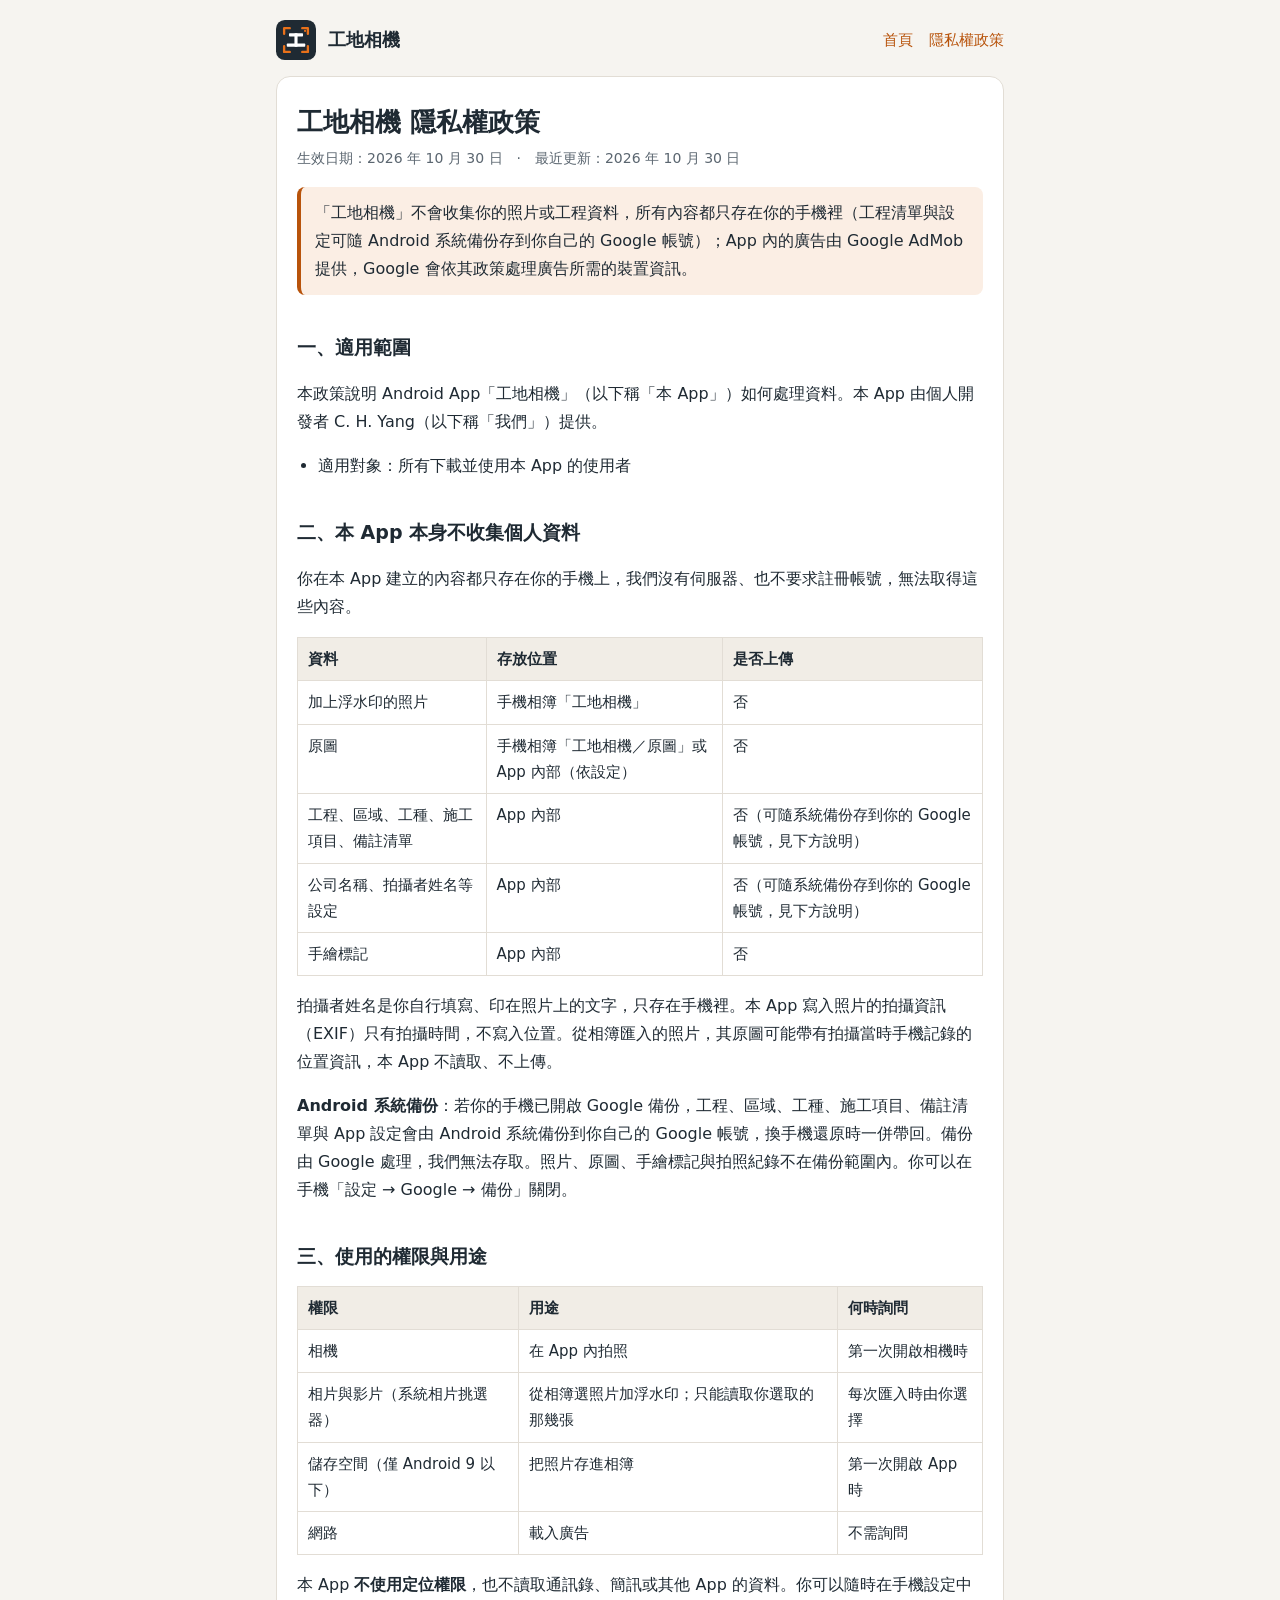
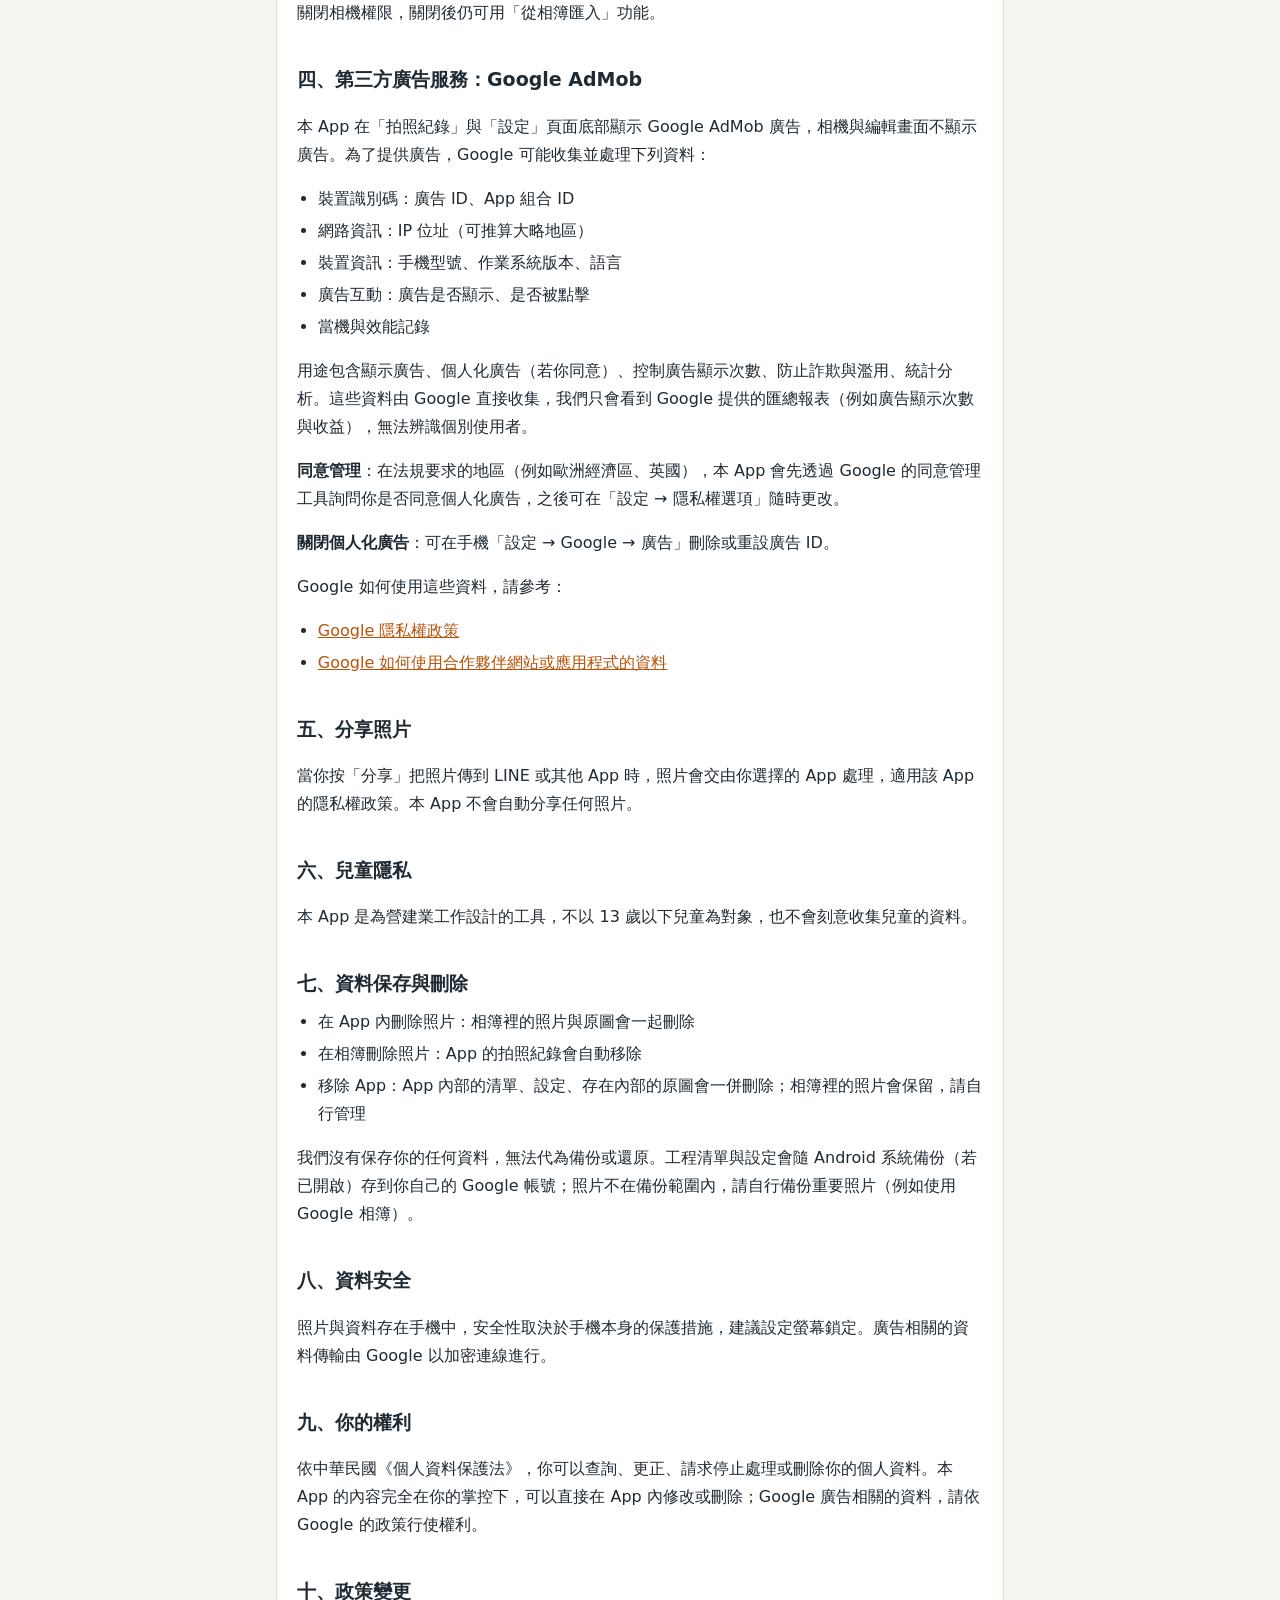
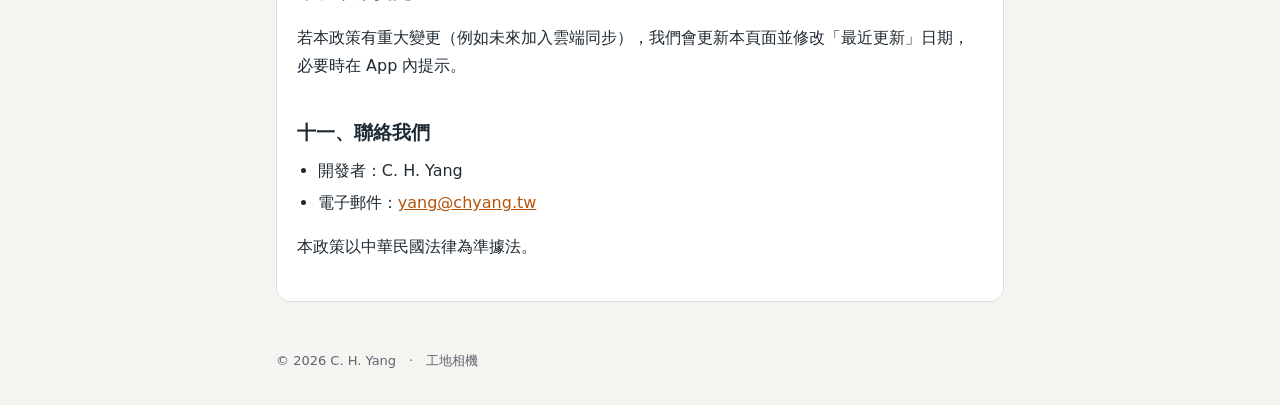
==== privacy.html @ 80dc75a8 "工地相機網站：首頁與隱私權政策 Co-Authored-By: Claude Opus 5.5 <noreply@anthropic.com> Claude-Session: https://clau" ====
<!doctype html>
<html lang="zh-Hant-TW">
<head>
<meta charset="utf-8">
<meta name="viewport" content="width=device-width, initial-scale=1">
<title>工地相機 隱私權政策</title>
<meta name="description" content="工地相機 Android App 的隱私權政策：照片與工程資料只存在你的手機，廣告由 Google AdMob 提供。">
<link rel="icon" href="icon.svg" type="image/svg+xml">
<link rel="stylesheet" href="style.css">
</head>
<body>
<header class="site">
  <img src="icon.svg" alt="">
  <a class="brand" href="./">工地相機</a>
  <nav><a href="./">首頁</a><a href="privacy.html">隱私權政策</a></nav>
</header>
<main>
<article class="card">
<h1>工地相機 隱私權政策</h1>
<p class="meta">生效日期：2026 年 10 月 30 日　·　最近更新：2026 年 10 月 30 日</p>

<p class="summary">「工地相機」不會收集你的照片或工程資料，所有內容都只存在你的手機裡（工程清單與設定可隨 Android 系統備份存到你自己的 Google 帳號）；App 內的廣告由 Google AdMob 提供，Google 會依其政策處理廣告所需的裝置資訊。</p>

<h2>一、適用範圍</h2>
<p>本政策說明 Android App「工地相機」（以下稱「本 App」）如何處理資料。本 App 由個人開發者 C. H. Yang（以下稱「我們」）提供。</p>
<ul>
  <li>適用對象：所有下載並使用本 App 的使用者</li>
</ul>

<h2>二、本 App 本身不收集個人資料</h2>
<p>你在本 App 建立的內容都只存在你的手機上，我們沒有伺服器、也不要求註冊帳號，無法取得這些內容。</p>
<div class="table-wrap">
<table>
  <tr><th>資料</th><th>存放位置</th><th>是否上傳</th></tr>
  <tr><td>加上浮水印的照片</td><td>手機相簿「工地相機」</td><td>否</td></tr>
  <tr><td>原圖</td><td>手機相簿「工地相機／原圖」或 App 內部（依設定）</td><td>否</td></tr>
  <tr><td>工程、區域、工種、施工項目、備註清單</td><td>App 內部</td><td>否（可隨系統備份存到你的 Google 帳號，見下方說明）</td></tr>
  <tr><td>公司名稱、拍攝者姓名等設定</td><td>App 內部</td><td>否（可隨系統備份存到你的 Google 帳號，見下方說明）</td></tr>
  <tr><td>手繪標記</td><td>App 內部</td><td>否</td></tr>
</table>
</div>
<p>拍攝者姓名是你自行填寫、印在照片上的文字，只存在手機裡。本 App 寫入照片的拍攝資訊（EXIF）只有拍攝時間，不寫入位置。從相簿匯入的照片，其原圖可能帶有拍攝當時手機記錄的位置資訊，本 App 不讀取、不上傳。</p>
<p><strong>Android 系統備份</strong>：若你的手機已開啟 Google 備份，工程、區域、工種、施工項目、備註清單與 App 設定會由 Android 系統備份到你自己的 Google 帳號，換手機還原時一併帶回。備份由 Google 處理，我們無法存取。照片、原圖、手繪標記與拍照紀錄不在備份範圍內。你可以在手機「設定 → Google → 備份」關閉。</p>

<h2>三、使用的權限與用途</h2>
<div class="table-wrap">
<table>
  <tr><th>權限</th><th>用途</th><th>何時詢問</th></tr>
  <tr><td>相機</td><td>在 App 內拍照</td><td>第一次開啟相機時</td></tr>
  <tr><td>相片與影片（系統相片挑選器）</td><td>從相簿選照片加浮水印；只能讀取你選取的那幾張</td><td>每次匯入時由你選擇</td></tr>
  <tr><td>儲存空間（僅 Android 9 以下）</td><td>把照片存進相簿</td><td>第一次開啟 App 時</td></tr>
  <tr><td>網路</td><td>載入廣告</td><td>不需詢問</td></tr>
</table>
</div>
<p>本 App <strong>不使用定位權限</strong>，也不讀取通訊錄、簡訊或其他 App 的資料。你可以隨時在手機設定中關閉相機權限，關閉後仍可用「從相簿匯入」功能。</p>

<h2>四、第三方廣告服務：Google AdMob</h2>
<p>本 App 在「拍照紀錄」與「設定」頁面底部顯示 Google AdMob 廣告，相機與編輯畫面不顯示廣告。為了提供廣告，Google 可能收集並處理下列資料：</p>
<ul>
  <li>裝置識別碼：廣告 ID、App 組合 ID</li>
  <li>網路資訊：IP 位址（可推算大略地區）</li>
  <li>裝置資訊：手機型號、作業系統版本、語言</li>
  <li>廣告互動：廣告是否顯示、是否被點擊</li>
  <li>當機與效能記錄</li>
</ul>
<p>用途包含顯示廣告、個人化廣告（若你同意）、控制廣告顯示次數、防止詐欺與濫用、統計分析。這些資料由 Google 直接收集，我們只會看到 Google 提供的匯總報表（例如廣告顯示次數與收益），無法辨識個別使用者。</p>
<p><strong>同意管理</strong>：在法規要求的地區（例如歐洲經濟區、英國），本 App 會先透過 Google 的同意管理工具詢問你是否同意個人化廣告，之後可在「設定 → 隱私權選項」隨時更改。</p>
<p><strong>關閉個人化廣告</strong>：可在手機「設定 → Google → 廣告」刪除或重設廣告 ID。</p>
<p>Google 如何使用這些資料，請參考：</p>
<ul>
  <li><a href="https://policies.google.com/privacy">Google 隱私權政策</a></li>
  <li><a href="https://policies.google.com/technologies/partner-sites">Google 如何使用合作夥伴網站或應用程式的資料</a></li>
</ul>

<h2>五、分享照片</h2>
<p>當你按「分享」把照片傳到 LINE 或其他 App 時，照片會交由你選擇的 App 處理，適用該 App 的隱私權政策。本 App 不會自動分享任何照片。</p>

<h2>六、兒童隱私</h2>
<p>本 App 是為營建業工作設計的工具，不以 13 歲以下兒童為對象，也不會刻意收集兒童的資料。</p>

<h2>七、資料保存與刪除</h2>
<ul>
  <li>在 App 內刪除照片：相簿裡的照片與原圖會一起刪除</li>
  <li>在相簿刪除照片：App 的拍照紀錄會自動移除</li>
  <li>移除 App：App 內部的清單、設定、存在內部的原圖會一併刪除；相簿裡的照片會保留，請自行管理</li>
</ul>
<p>我們沒有保存你的任何資料，無法代為備份或還原。工程清單與設定會隨 Android 系統備份（若已開啟）存到你自己的 Google 帳號；照片不在備份範圍內，請自行備份重要照片（例如使用 Google 相簿）。</p>

<h2>八、資料安全</h2>
<p>照片與資料存在手機中，安全性取決於手機本身的保護措施，建議設定螢幕鎖定。廣告相關的資料傳輸由 Google 以加密連線進行。</p>

<h2>九、你的權利</h2>
<p>依中華民國《個人資料保護法》，你可以查詢、更正、請求停止處理或刪除你的個人資料。本 App 的內容完全在你的掌控下，可以直接在 App 內修改或刪除；Google 廣告相關的資料，請依 Google 的政策行使權利。</p>

<h2>十、政策變更</h2>
<p>若本政策有重大變更（例如未來加入雲端同步），我們會更新本頁面並修改「最近更新」日期，必要時在 App 內提示。</p>

<h2>十一、聯絡我們</h2>
<ul>
  <li>開發者：C. H. Yang</li>
  <li>電子郵件：<a href="mailto:yang@chyang.tw">yang@chyang.tw</a></li>
</ul>
<p>本政策以中華民國法律為準據法。</p>
</article>
</main>
<footer>© 2026 C. H. Yang　·　工地相機</footer>
</body>
</html>
---- style.css ----
:root {
  --bg: #f6f4f0;
  --surface: #ffffff;
  --text: #1f2a33;
  --muted: #5b6670;
  --line: #e2ddd5;
  --accent: #b8530b;
  --accent-bg: #fbeee4;
  --th: #f1ede6;
}
@media (prefers-color-scheme: dark) {
  :root {
    --bg: #14191e;
    --surface: #1c232a;
    --text: #e8ebee;
    --muted: #a3adb6;
    --line: #2e3740;
    --accent: #f0904a;
    --accent-bg: #2b2119;
    --th: #232c34;
  }
}
* { box-sizing: border-box; }
html { -webkit-text-size-adjust: 100%; }
body {
  margin: 0;
  background: var(--bg);
  color: var(--text);
  font-family: "Noto Sans TC", -apple-system, "PingFang TC", "Microsoft JhengHei", system-ui, sans-serif;
  line-height: 1.75;
  font-size: 16px;
}
a { color: var(--accent); }
header.site {
  max-width: 760px;
  margin: 0 auto;
  padding: 20px 16px 8px;
  display: flex;
  align-items: center;
  gap: 12px;
}
header.site img { width: 40px; height: 40px; }
header.site a.brand { color: var(--text); text-decoration: none; font-weight: 700; font-size: 18px; }
header.site nav { margin-left: auto; display: flex; gap: 16px; font-size: 15px; }
header.site nav a { text-decoration: none; }
main {
  max-width: 760px;
  margin: 0 auto;
  padding: 8px 16px 48px;
}
.card {
  background: var(--surface);
  border: 1px solid var(--line);
  border-radius: 14px;
  padding: 24px 20px;
}
h1 { font-size: 26px; line-height: 1.35; margin: 4px 0 6px; }
h2 { font-size: 19px; margin: 32px 0 8px; padding-top: 4px; }
.meta { color: var(--muted); font-size: 14px; margin: 0 0 16px; }
.summary {
  background: var(--accent-bg);
  border-left: 4px solid var(--accent);
  border-radius: 8px;
  padding: 12px 14px;
  margin: 16px 0 8px;
}
ul { padding-left: 1.3em; margin: 8px 0; }
li { margin: 4px 0; }
.table-wrap { overflow-x: auto; margin: 12px 0; }
table { border-collapse: collapse; width: 100%; min-width: 480px; font-size: 15px; }
th, td { border: 1px solid var(--line); padding: 8px 10px; text-align: left; vertical-align: top; }
th { background: var(--th); font-weight: 700; }
footer {
  max-width: 760px;
  margin: 0 auto;
  padding: 0 16px 32px;
  color: var(--muted);
  font-size: 13px;
}
.hero { text-align: center; padding: 32px 8px 12px; }
.hero img { width: 112px; height: 112px; }
.hero h1 { font-size: 30px; margin-top: 16px; }
.hero p { color: var(--muted); margin: 6px 0 0; }
.features { display: grid; grid-template-columns: repeat(auto-fit, minmax(210px, 1fr)); gap: 12px; margin-top: 20px; }
.features .card { padding: 16px; }
.features h3 { margin: 0 0 4px; font-size: 16px; }
.features p { margin: 0; color: var(--muted); font-size: 15px; }
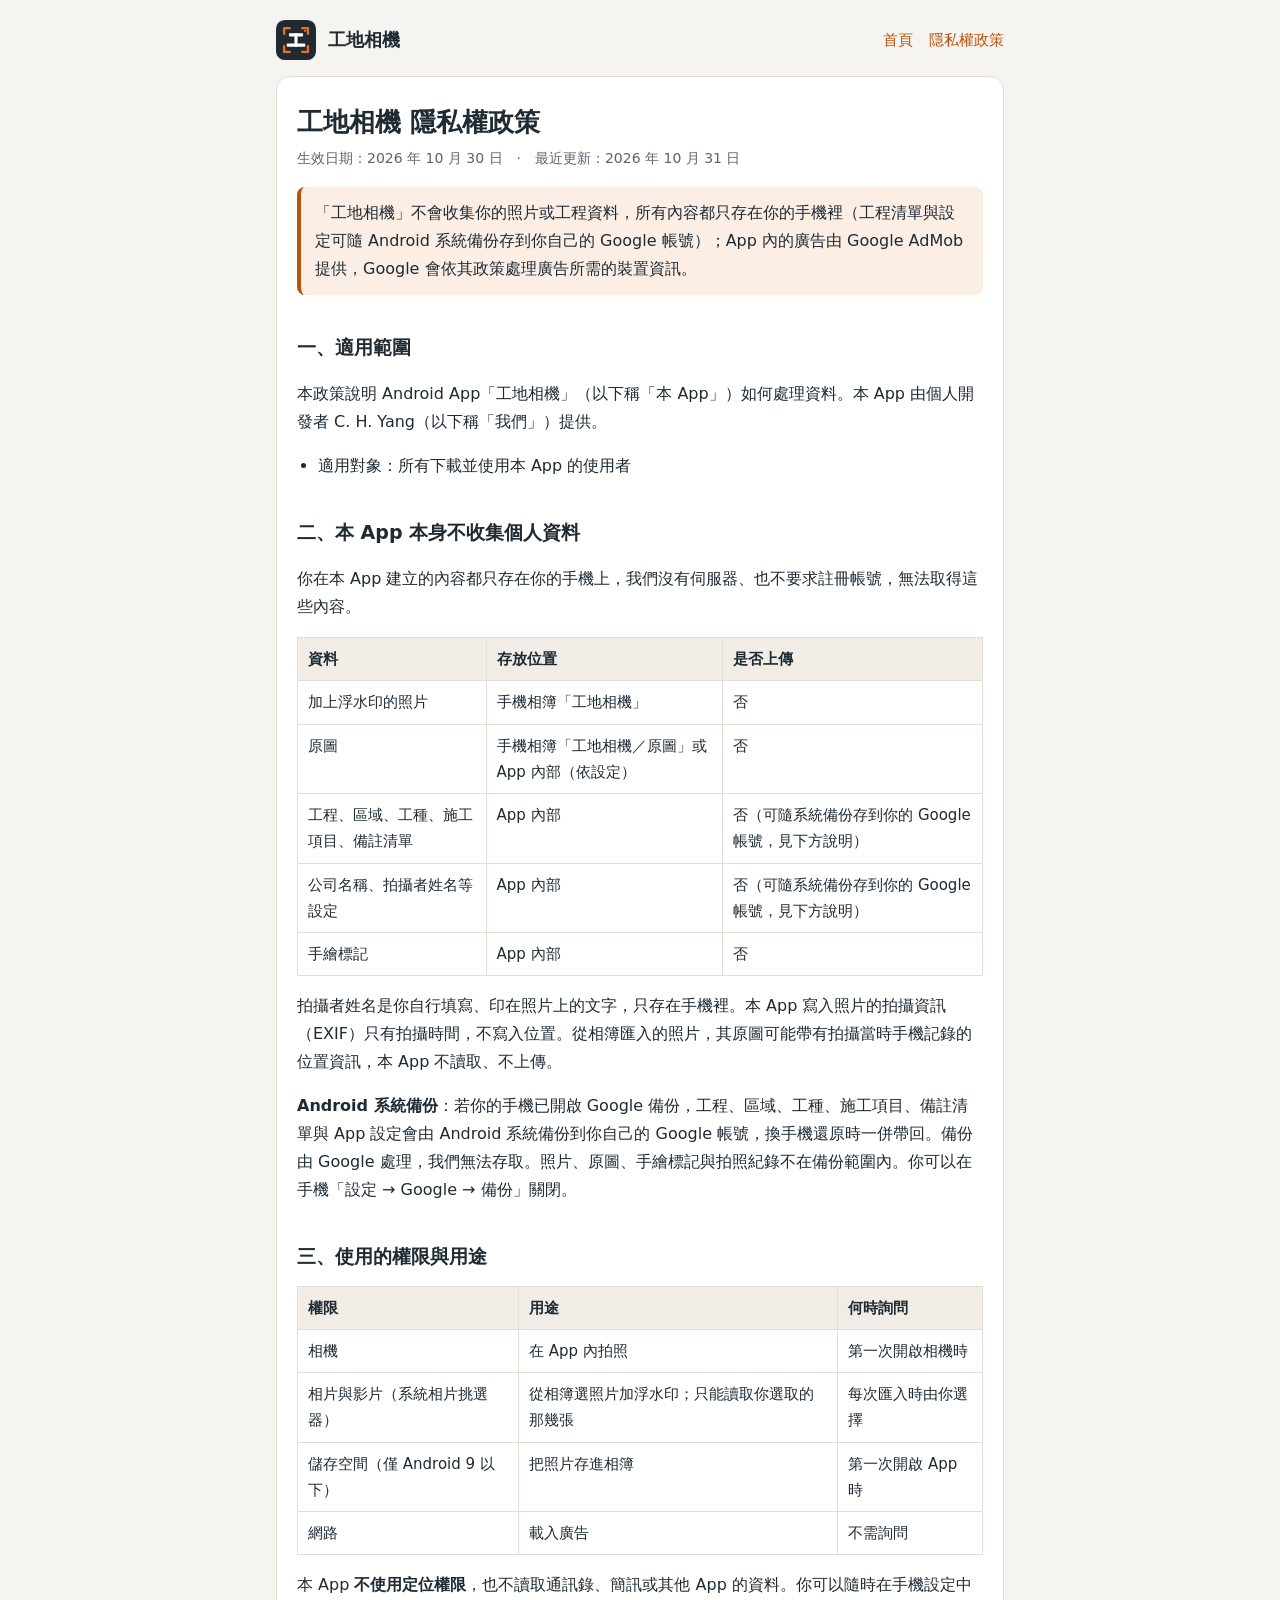
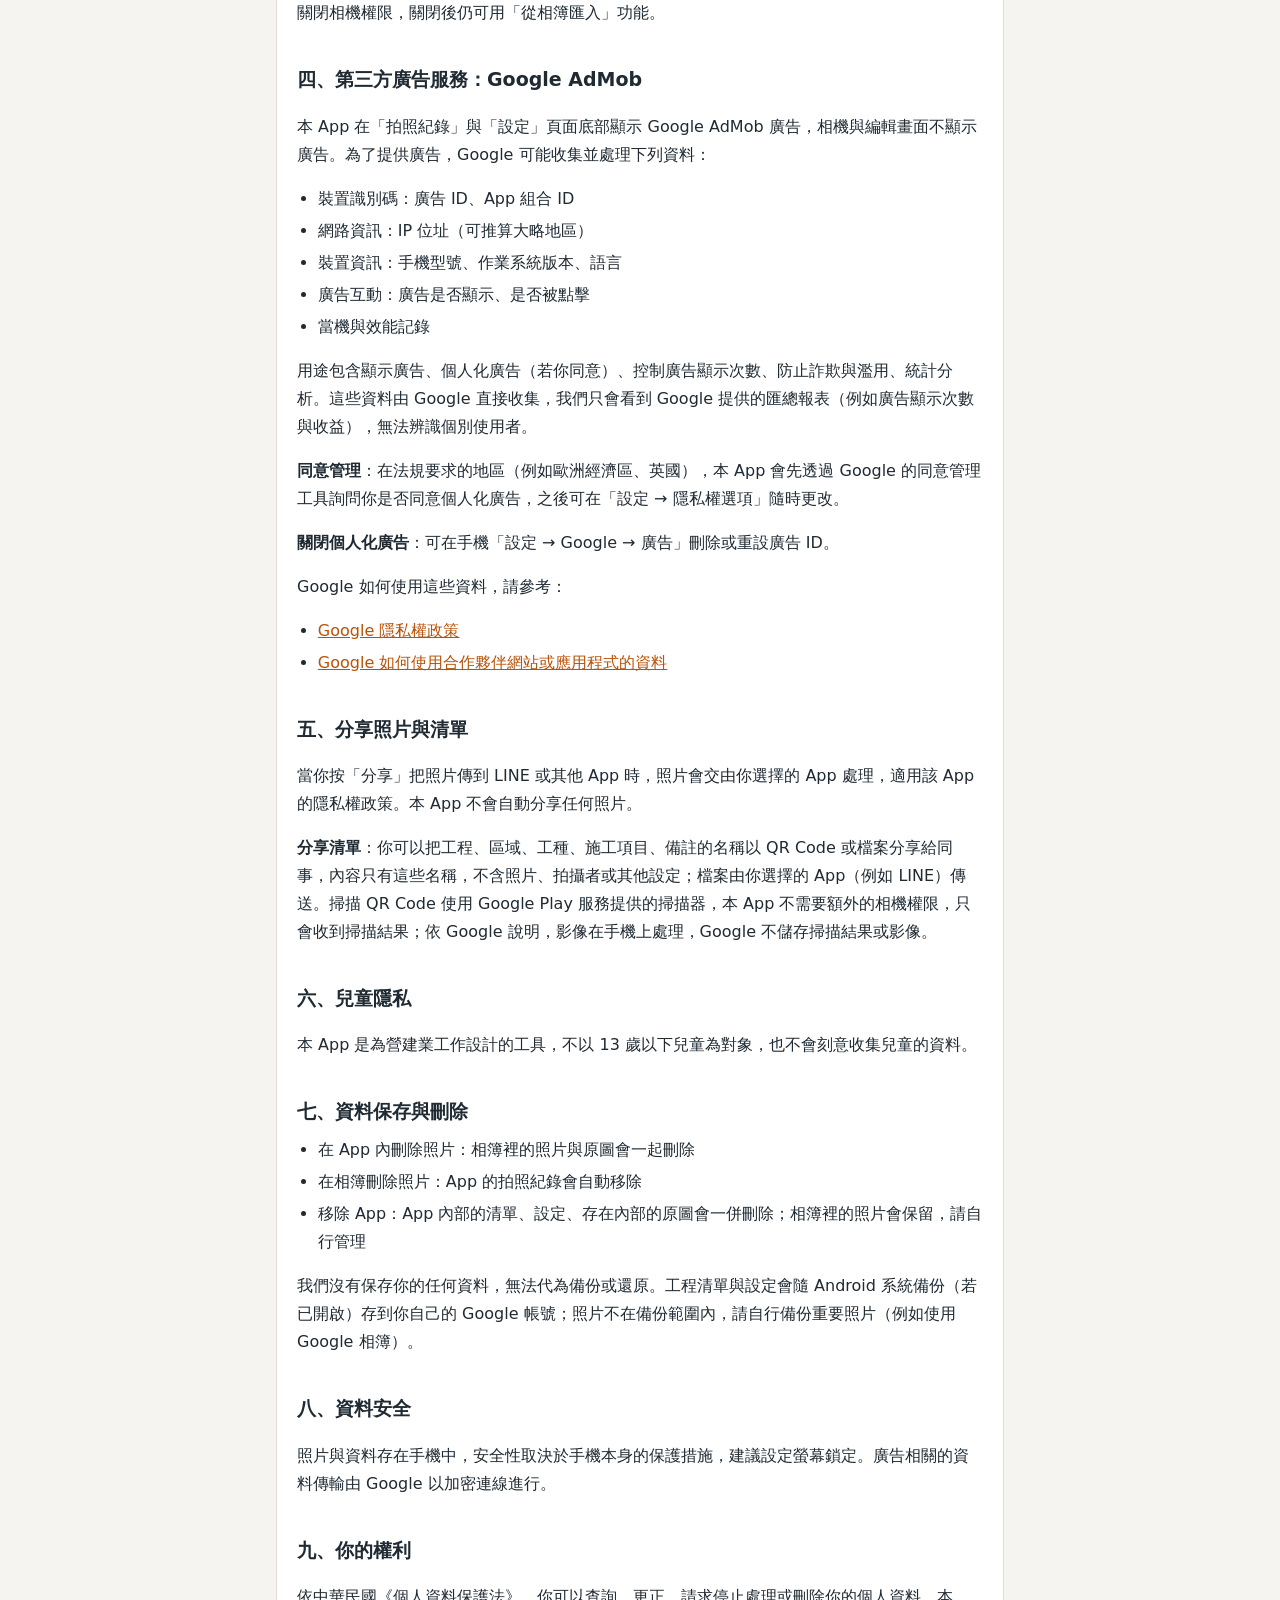
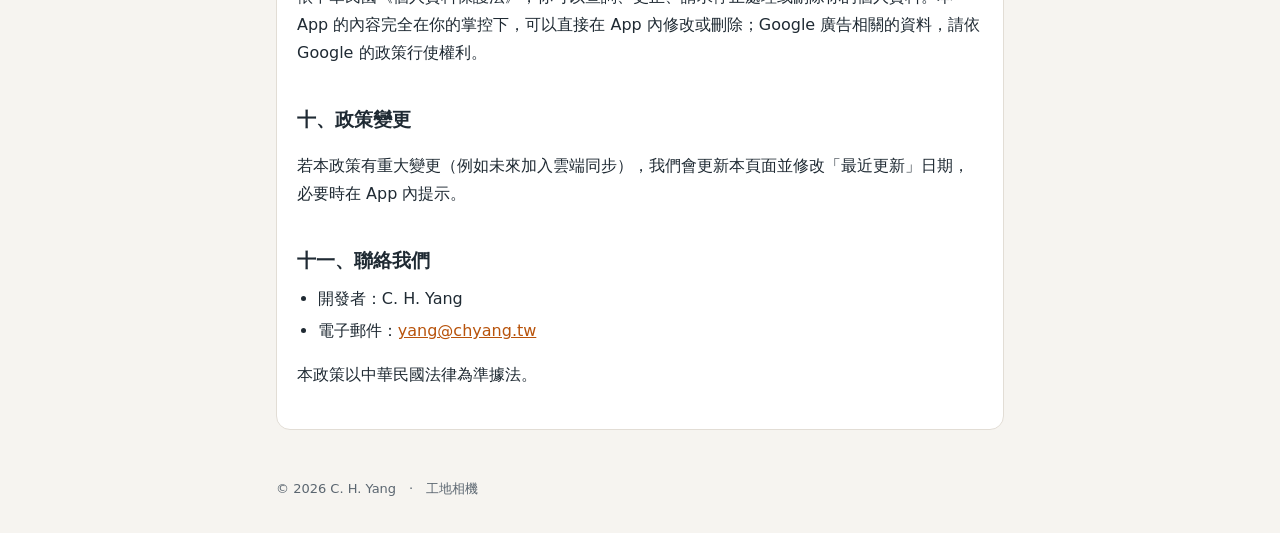
==== commit 54234bd1: "隱私權政策：加入分享清單與 QR Code 掃描說明 Co-Authored-By: Claude Opus 5.5 <noreply@anthropic.com> Claude-Session: h" ====
--- a/privacy.html
+++ b/privacy.html
@@ -17,7 +17,7 @@
 <main>
 <article class="card">
 <h1>工地相機 隱私權政策</h1>
-<p class="meta">生效日期：2026 年 10 月 30 日　·　最近更新：2026 年 10 月 30 日</p>
+<p class="meta">生效日期：2026 年 10 月 30 日　·　最近更新：2026 年 10 月 31 日</p>
 
 <p class="summary">「工地相機」不會收集你的照片或工程資料，所有內容都只存在你的手機裡（工程清單與設定可隨 Android 系統備份存到你自己的 Google 帳號）；App 內的廣告由 Google AdMob 提供，Google 會依其政策處理廣告所需的裝置資訊。</p>
 
@@ -72,8 +72,9 @@
   <li><a href="https://policies.google.com/technologies/partner-sites">Google 如何使用合作夥伴網站或應用程式的資料</a></li>
 </ul>
 
-<h2>五、分享照片</h2>
+<h2>五、分享照片與清單</h2>
 <p>當你按「分享」把照片傳到 LINE 或其他 App 時，照片會交由你選擇的 App 處理，適用該 App 的隱私權政策。本 App 不會自動分享任何照片。</p>
+<p><strong>分享清單</strong>：你可以把工程、區域、工種、施工項目、備註的名稱以 QR Code 或檔案分享給同事，內容只有這些名稱，不含照片、拍攝者或其他設定；檔案由你選擇的 App（例如 LINE）傳送。掃描 QR Code 使用 Google Play 服務提供的掃描器，本 App 不需要額外的相機權限，只會收到掃描結果；依 Google 說明，影像在手機上處理，Google 不儲存掃描結果或影像。</p>
 
 <h2>六、兒童隱私</h2>
 <p>本 App 是為營建業工作設計的工具，不以 13 歲以下兒童為對象，也不會刻意收集兒童的資料。</p>
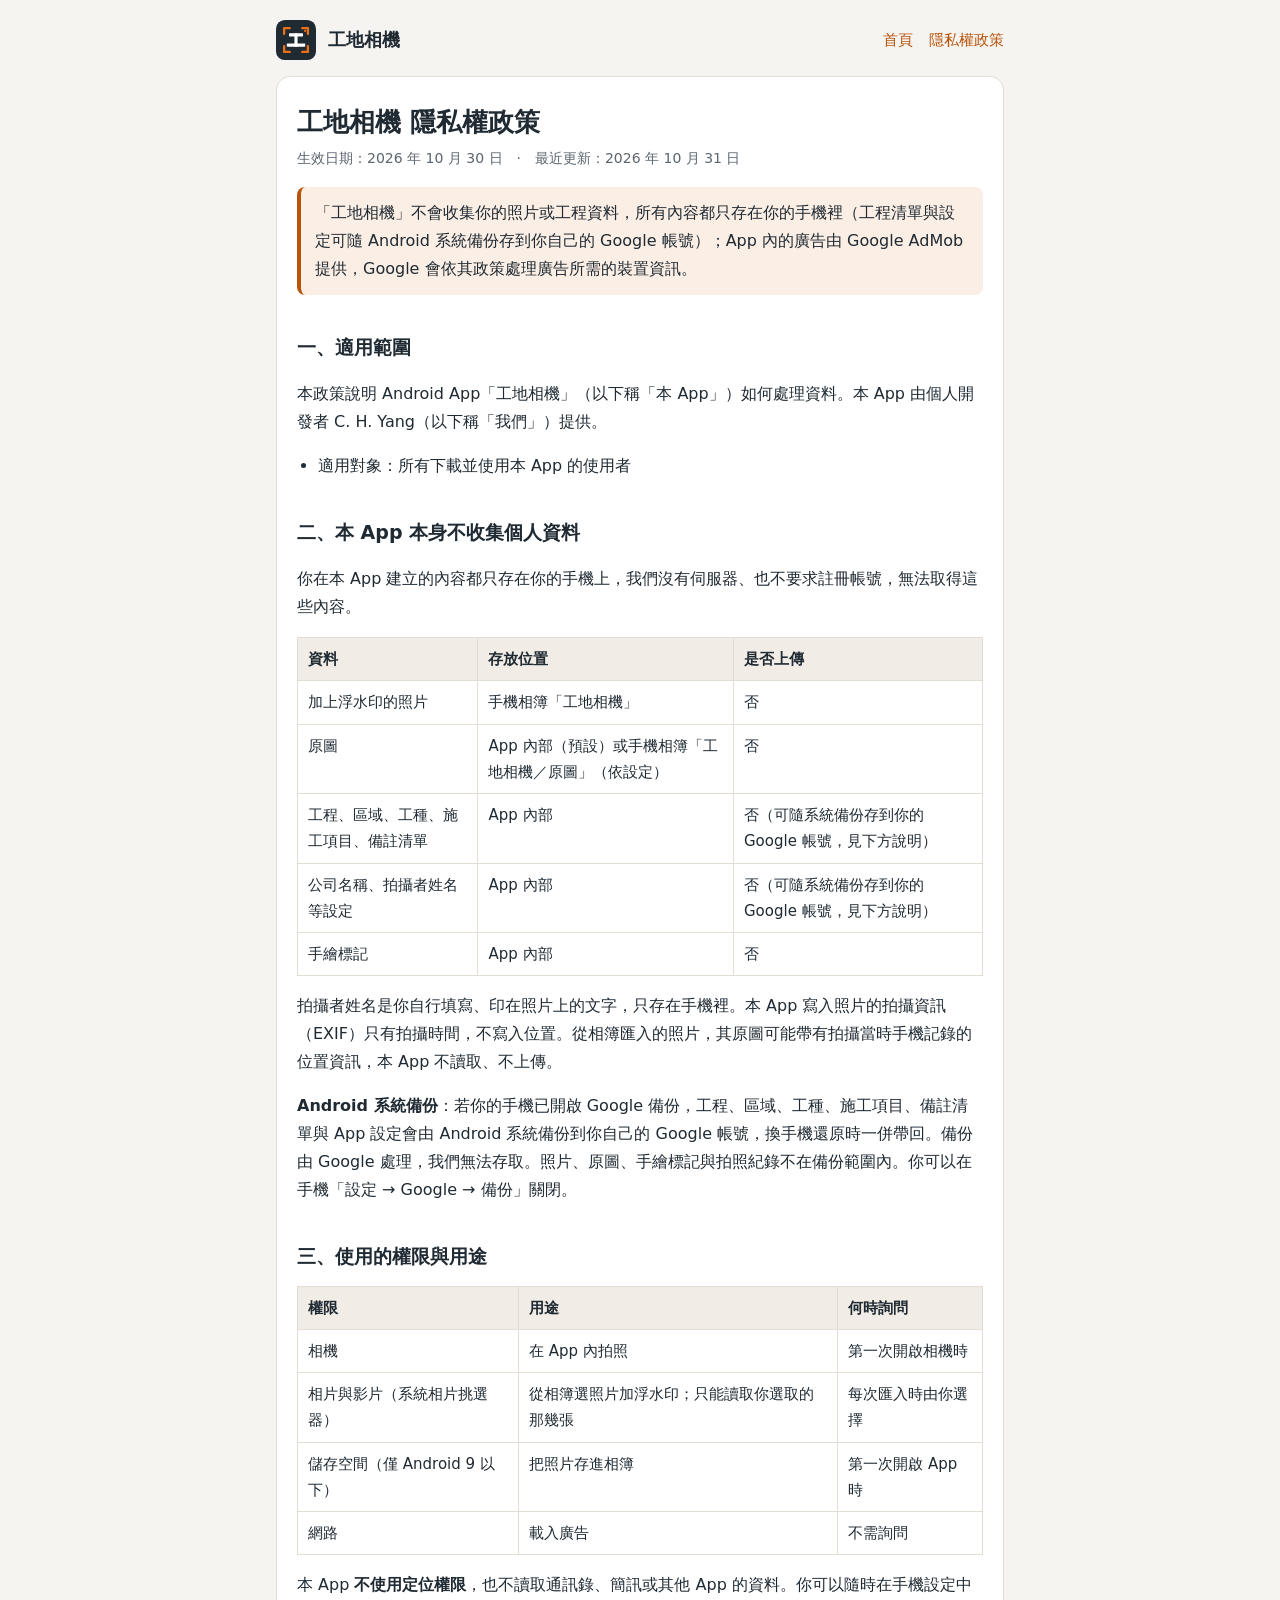
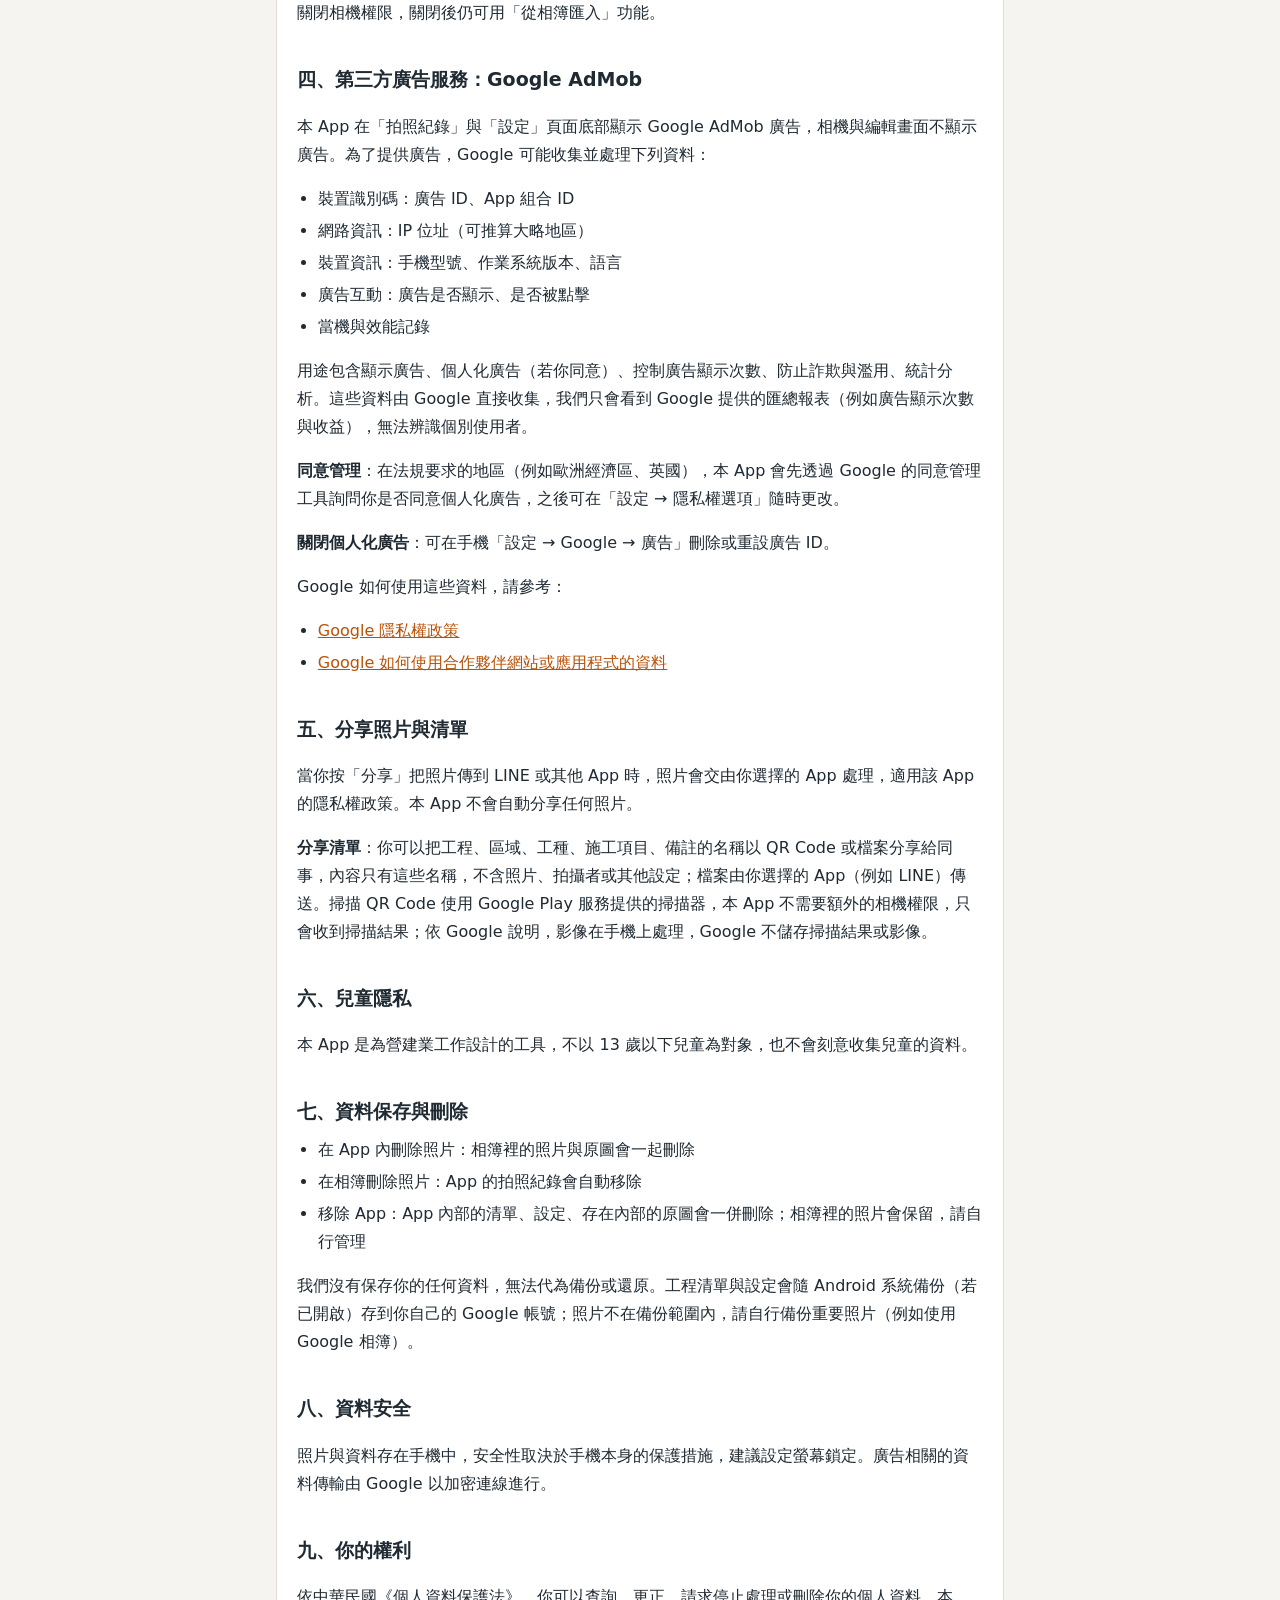
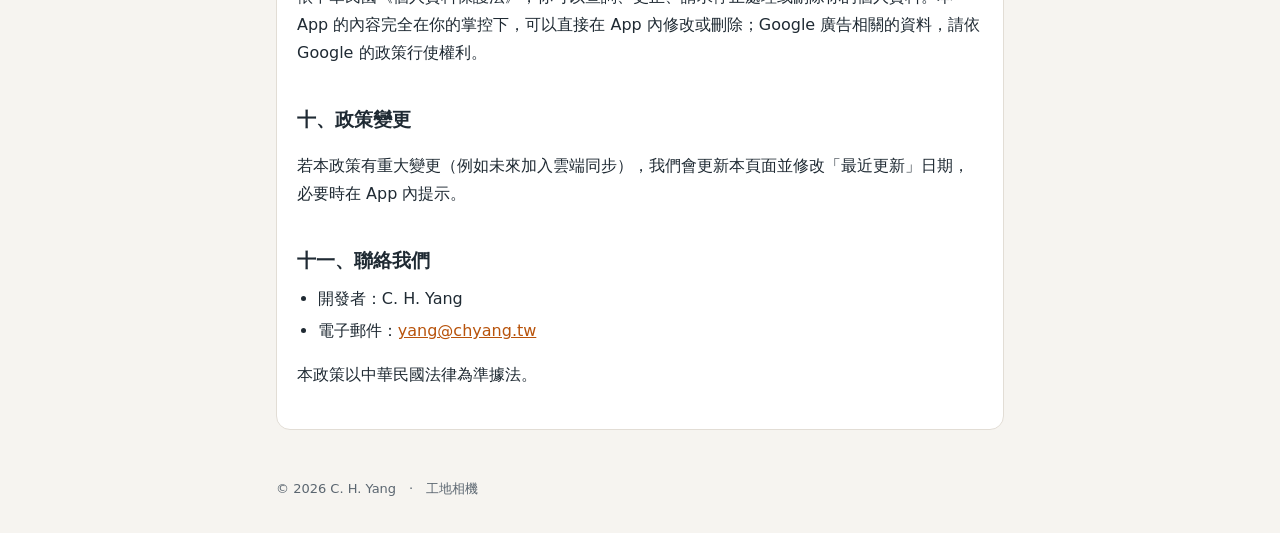
==== commit b407fce5: "隱私權政策：原圖預設存在 App 內部 Co-Authored-By: Claude Fable 5.1 <noreply@anthropic.com> Claude-Session: https:/" ====
--- a/privacy.html
+++ b/privacy.html
@@ -33,7 +33,7 @@
 <table>
   <tr><th>資料</th><th>存放位置</th><th>是否上傳</th></tr>
   <tr><td>加上浮水印的照片</td><td>手機相簿「工地相機」</td><td>否</td></tr>
-  <tr><td>原圖</td><td>手機相簿「工地相機／原圖」或 App 內部（依設定）</td><td>否</td></tr>
+  <tr><td>原圖</td><td>App 內部（預設）或手機相簿「工地相機／原圖」（依設定）</td><td>否</td></tr>
   <tr><td>工程、區域、工種、施工項目、備註清單</td><td>App 內部</td><td>否（可隨系統備份存到你的 Google 帳號，見下方說明）</td></tr>
   <tr><td>公司名稱、拍攝者姓名等設定</td><td>App 內部</td><td>否（可隨系統備份存到你的 Google 帳號，見下方說明）</td></tr>
   <tr><td>手繪標記</td><td>App 內部</td><td>否</td></tr>
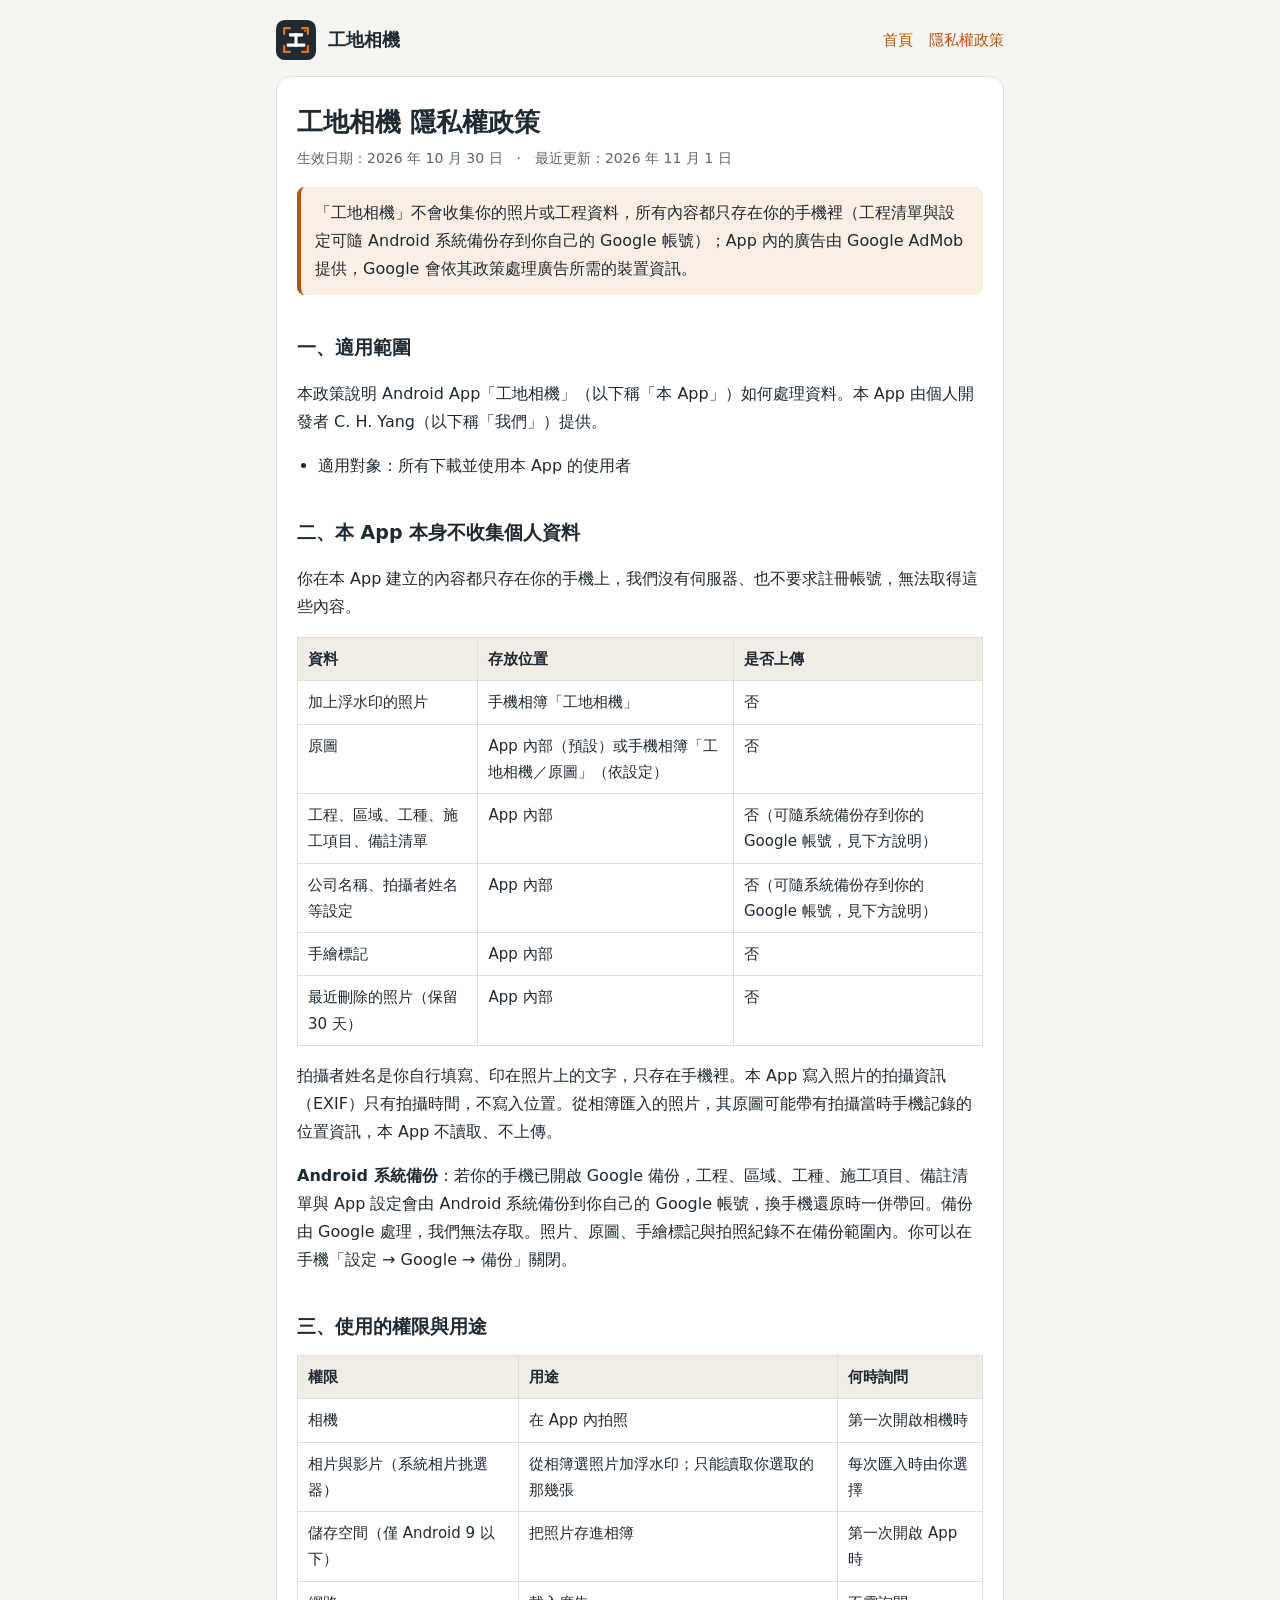
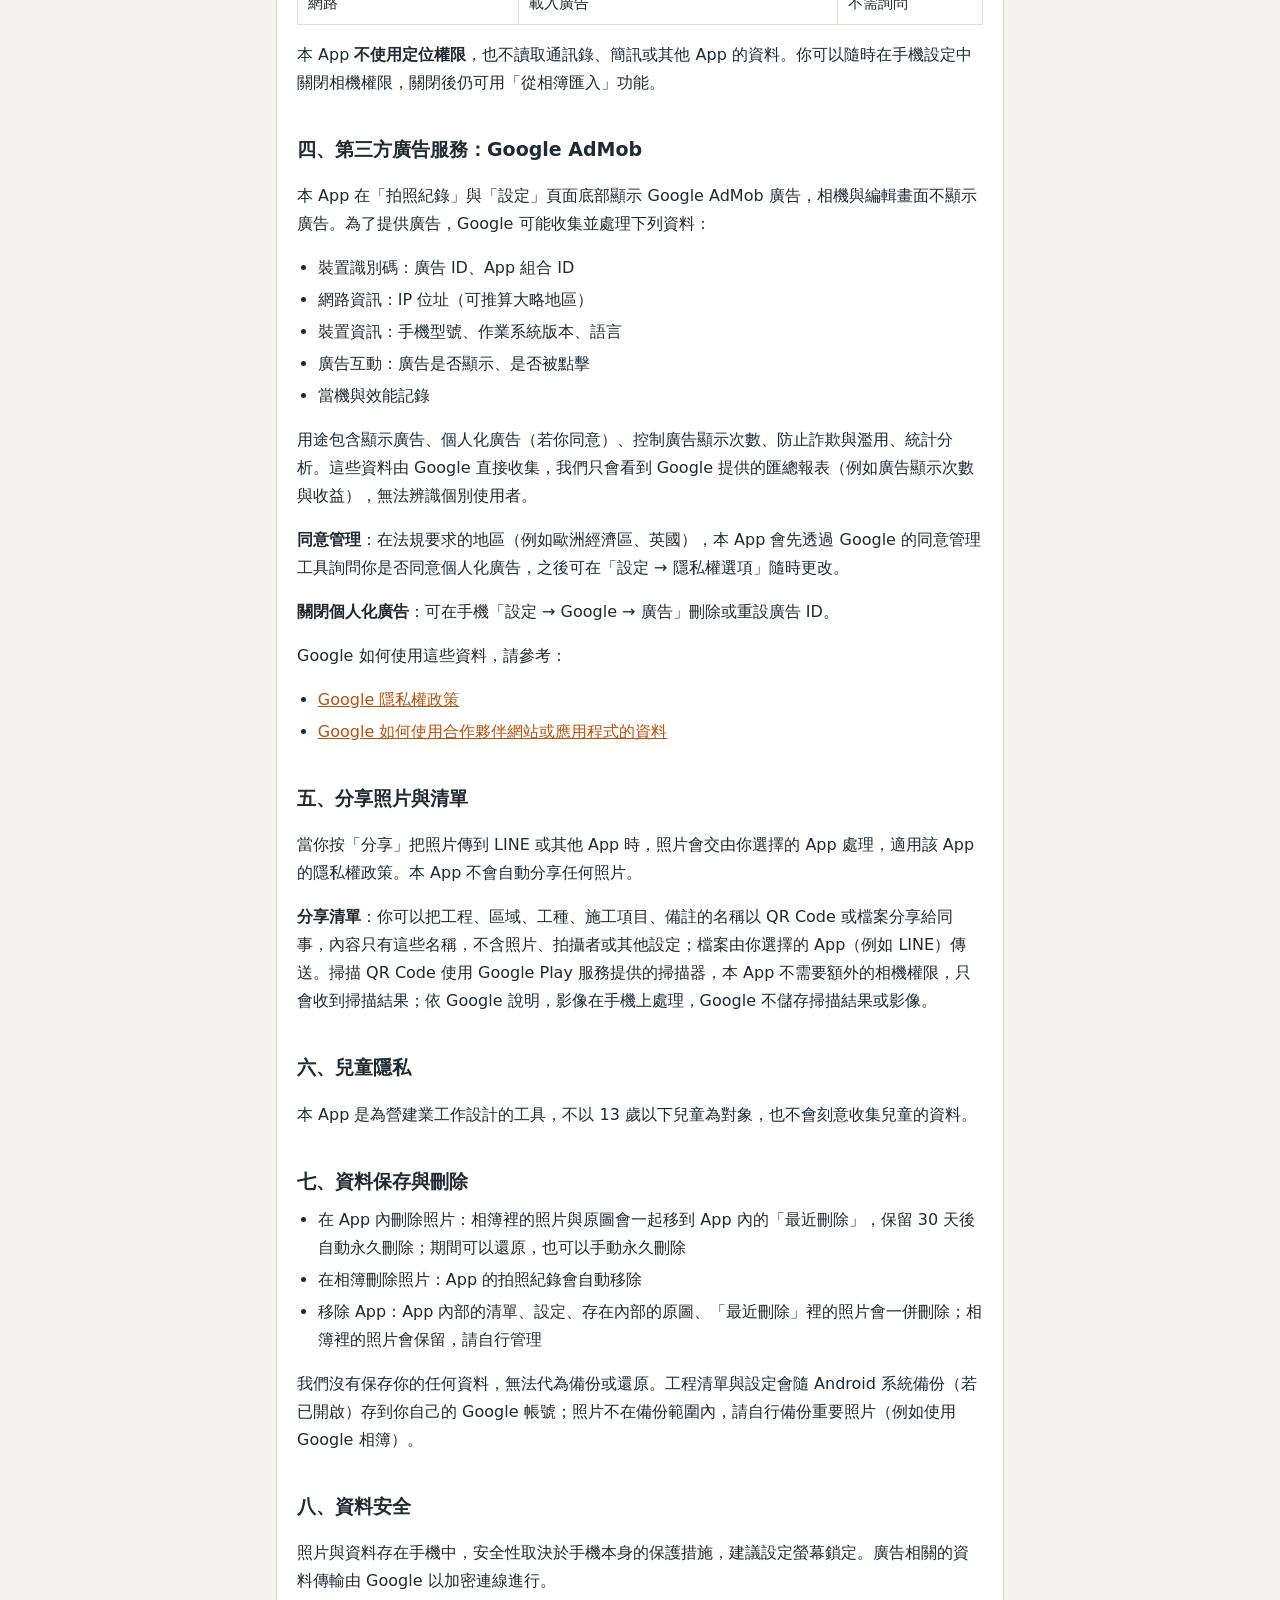
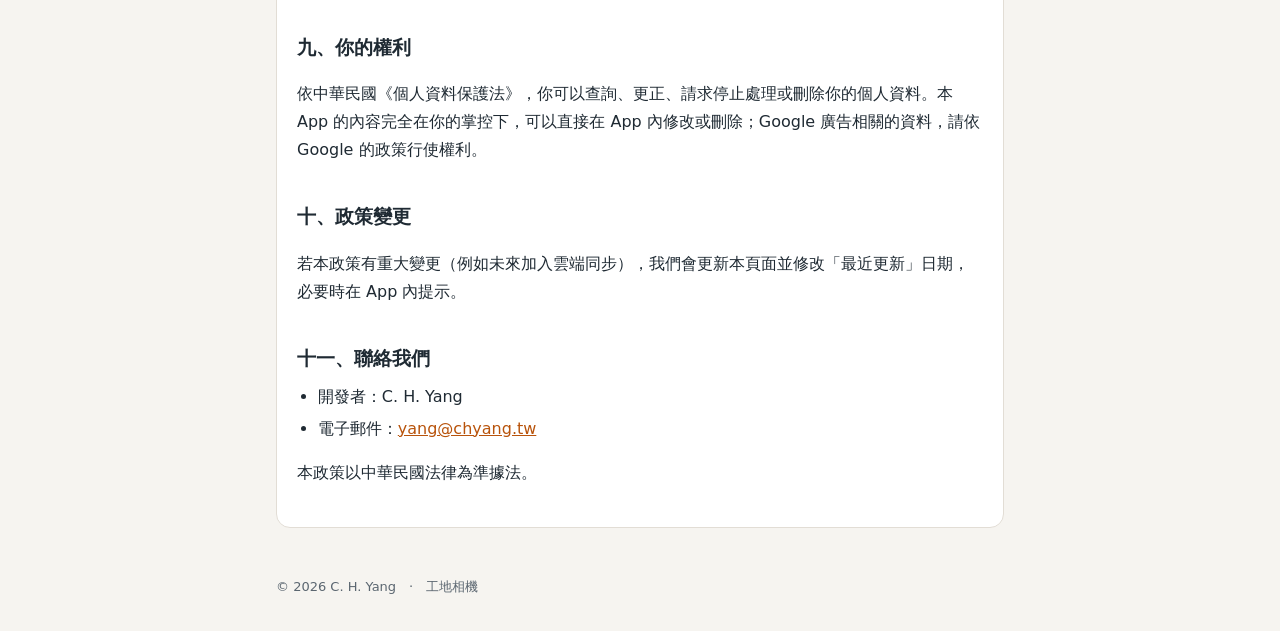
==== commit d7756e09: "隱私權政策：刪除照片改為移到「最近刪除」保留 30 天 Co-Authored-By: Claude Opus 5.5 <noreply@anthropic.com> Claude-Session: " ====
--- a/privacy.html
+++ b/privacy.html
@@ -17,7 +17,7 @@
 <main>
 <article class="card">
 <h1>工地相機 隱私權政策</h1>
-<p class="meta">生效日期：2026 年 10 月 30 日　·　最近更新：2026 年 10 月 31 日</p>
+<p class="meta">生效日期：2026 年 10 月 30 日　·　最近更新：2026 年 11 月 1 日</p>
 
 <p class="summary">「工地相機」不會收集你的照片或工程資料，所有內容都只存在你的手機裡（工程清單與設定可隨 Android 系統備份存到你自己的 Google 帳號）；App 內的廣告由 Google AdMob 提供，Google 會依其政策處理廣告所需的裝置資訊。</p>
 
@@ -37,6 +37,7 @@
   <tr><td>工程、區域、工種、施工項目、備註清單</td><td>App 內部</td><td>否（可隨系統備份存到你的 Google 帳號，見下方說明）</td></tr>
   <tr><td>公司名稱、拍攝者姓名等設定</td><td>App 內部</td><td>否（可隨系統備份存到你的 Google 帳號，見下方說明）</td></tr>
   <tr><td>手繪標記</td><td>App 內部</td><td>否</td></tr>
+  <tr><td>最近刪除的照片（保留 30 天）</td><td>App 內部</td><td>否</td></tr>
 </table>
 </div>
 <p>拍攝者姓名是你自行填寫、印在照片上的文字，只存在手機裡。本 App 寫入照片的拍攝資訊（EXIF）只有拍攝時間，不寫入位置。從相簿匯入的照片，其原圖可能帶有拍攝當時手機記錄的位置資訊，本 App 不讀取、不上傳。</p>
@@ -81,9 +82,9 @@
 
 <h2>七、資料保存與刪除</h2>
 <ul>
-  <li>在 App 內刪除照片：相簿裡的照片與原圖會一起刪除</li>
+  <li>在 App 內刪除照片：相簿裡的照片與原圖會一起移到 App 內的「最近刪除」，保留 30 天後自動永久刪除；期間可以還原，也可以手動永久刪除</li>
   <li>在相簿刪除照片：App 的拍照紀錄會自動移除</li>
-  <li>移除 App：App 內部的清單、設定、存在內部的原圖會一併刪除；相簿裡的照片會保留，請自行管理</li>
+  <li>移除 App：App 內部的清單、設定、存在內部的原圖、「最近刪除」裡的照片會一併刪除；相簿裡的照片會保留，請自行管理</li>
 </ul>
 <p>我們沒有保存你的任何資料，無法代為備份或還原。工程清單與設定會隨 Android 系統備份（若已開啟）存到你自己的 Google 帳號；照片不在備份範圍內，請自行備份重要照片（例如使用 Google 相簿）。</p>
 
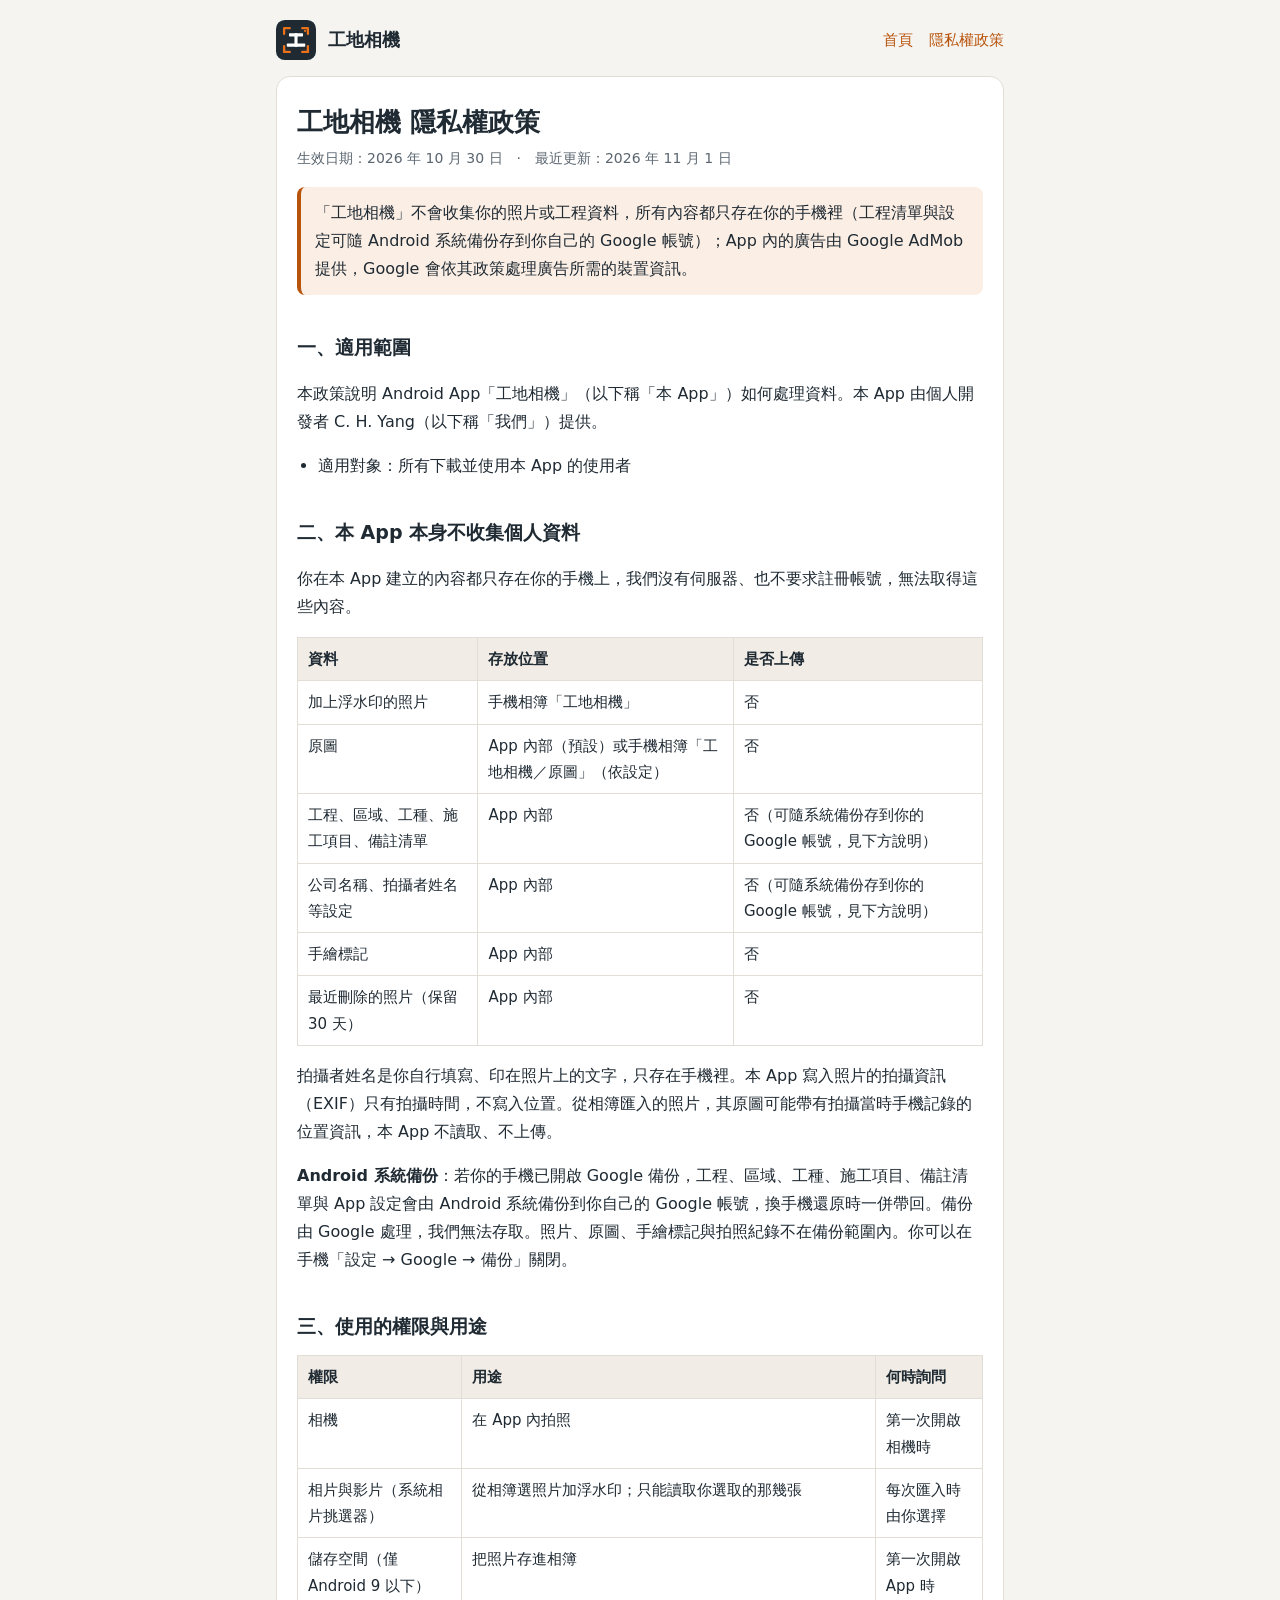
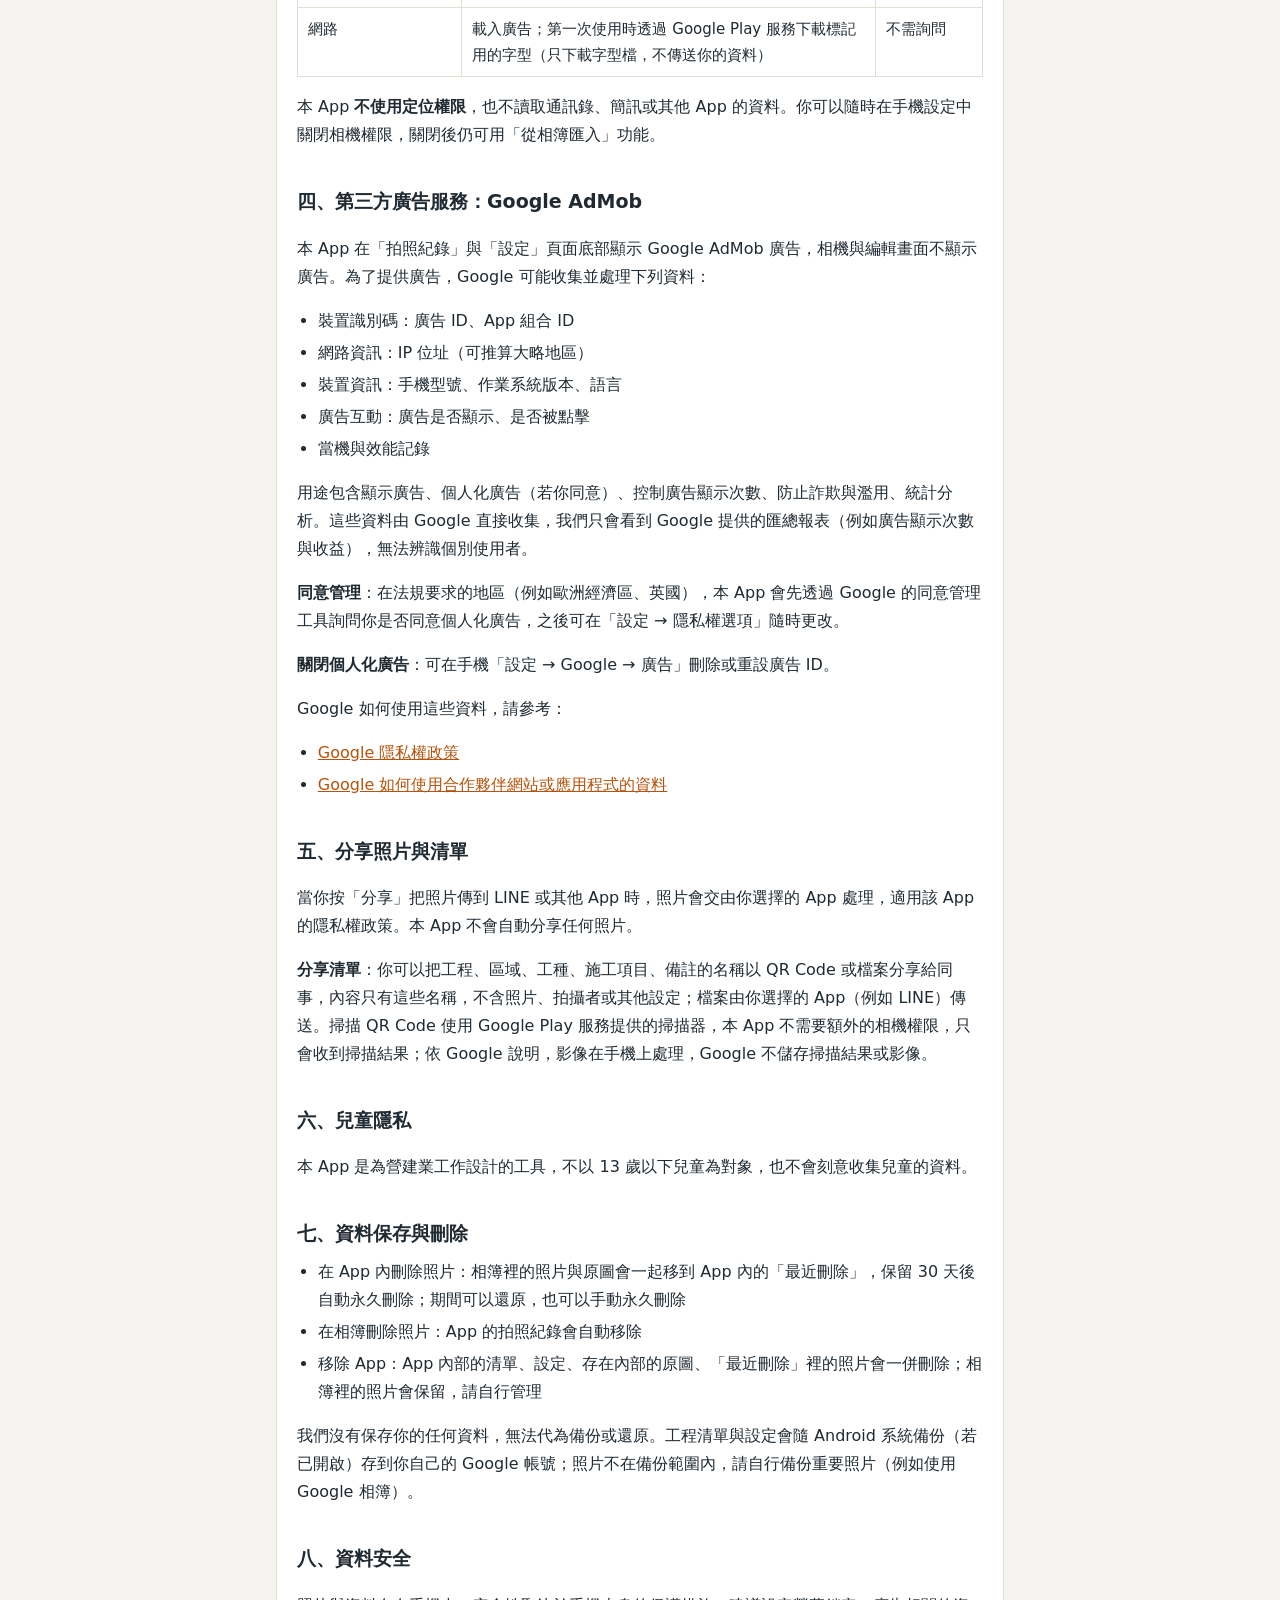
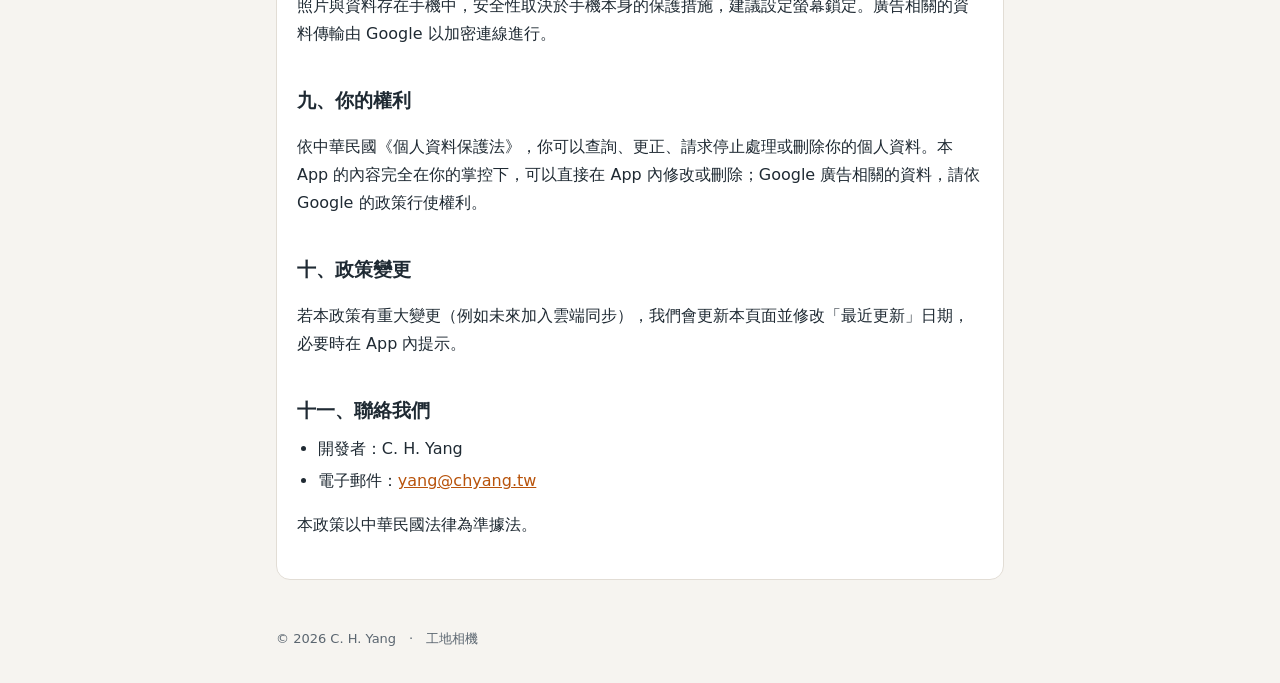
==== commit 9f804a91: "隱私權政策：網路用途加上下載標記字型 Co-Authored-By: Claude Opus 5.5 <noreply@anthropic.com> Claude-Session: https://c" ====
--- a/privacy.html
+++ b/privacy.html
@@ -50,7 +50,7 @@
   <tr><td>相機</td><td>在 App 內拍照</td><td>第一次開啟相機時</td></tr>
   <tr><td>相片與影片（系統相片挑選器）</td><td>從相簿選照片加浮水印；只能讀取你選取的那幾張</td><td>每次匯入時由你選擇</td></tr>
   <tr><td>儲存空間（僅 Android 9 以下）</td><td>把照片存進相簿</td><td>第一次開啟 App 時</td></tr>
-  <tr><td>網路</td><td>載入廣告</td><td>不需詢問</td></tr>
+  <tr><td>網路</td><td>載入廣告；第一次使用時透過 Google Play 服務下載標記用的字型（只下載字型檔，不傳送你的資料）</td><td>不需詢問</td></tr>
 </table>
 </div>
 <p>本 App <strong>不使用定位權限</strong>，也不讀取通訊錄、簡訊或其他 App 的資料。你可以隨時在手機設定中關閉相機權限，關閉後仍可用「從相簿匯入」功能。</p>
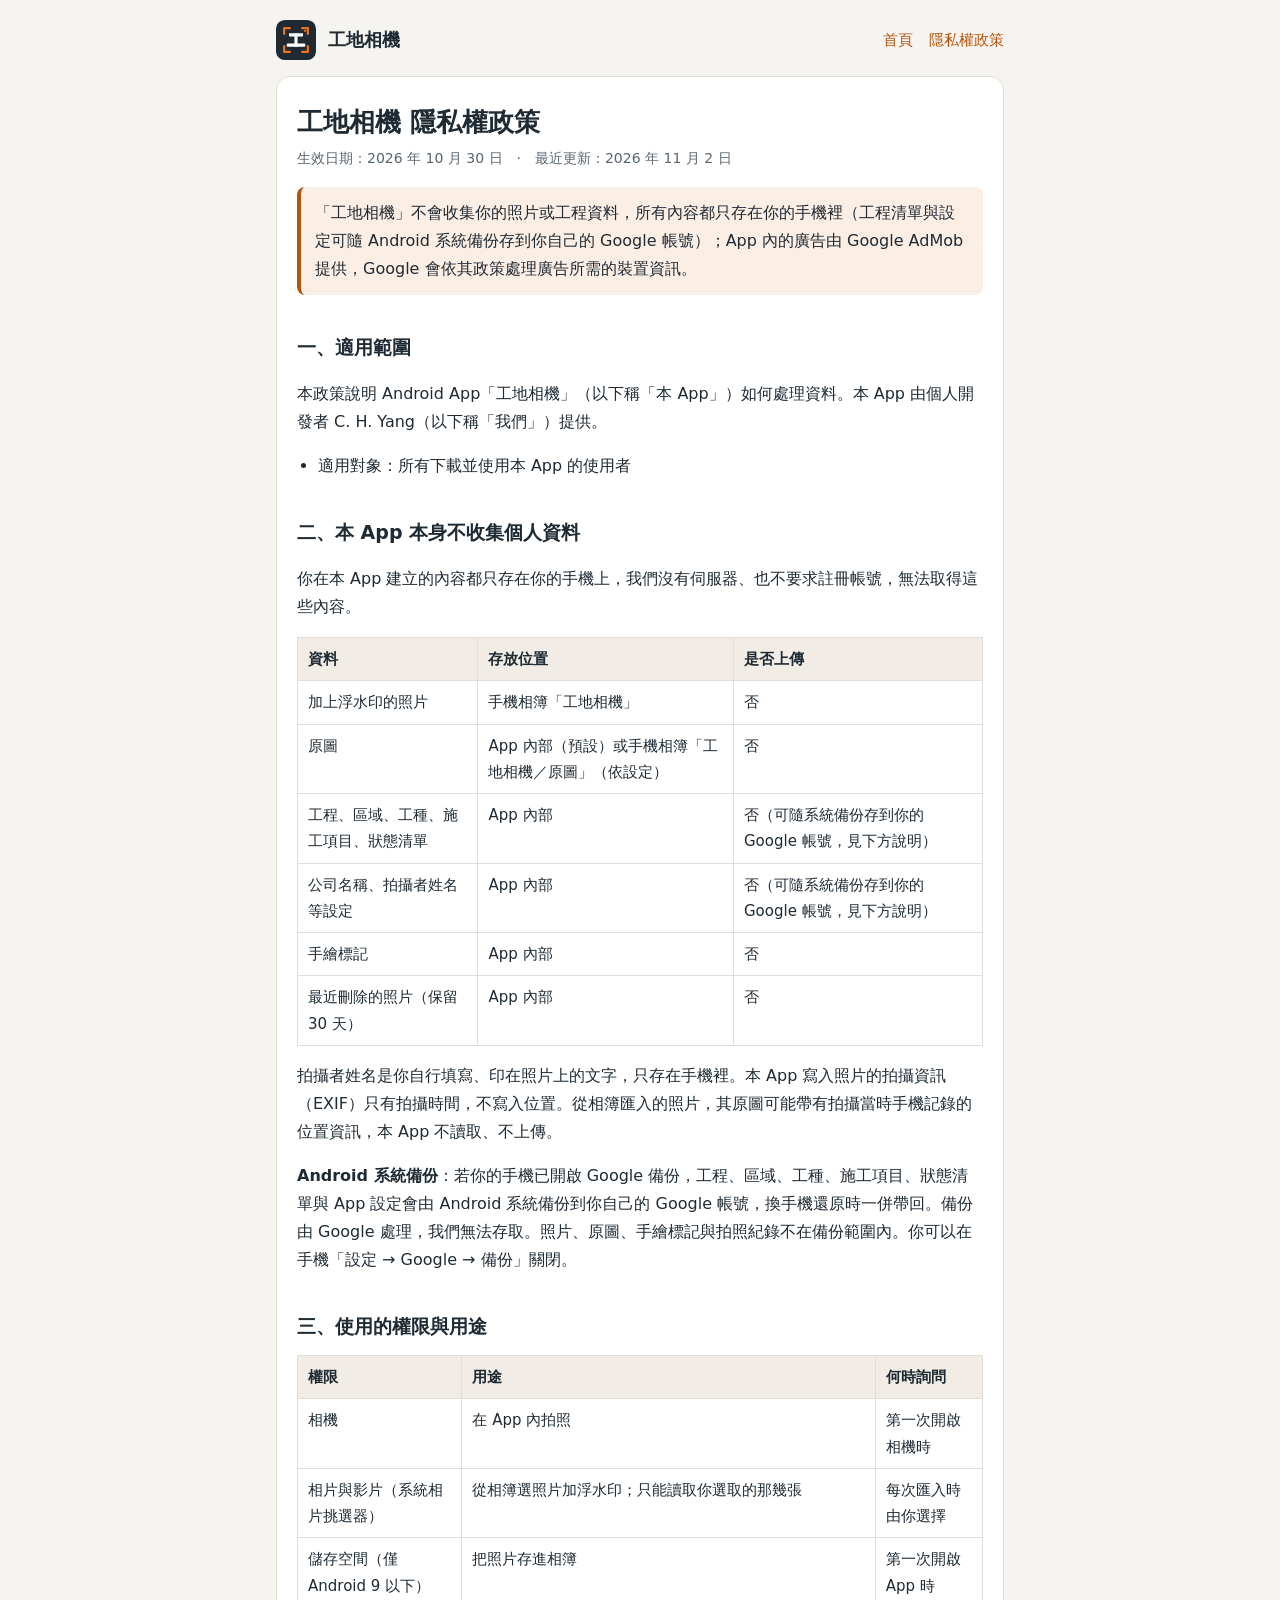
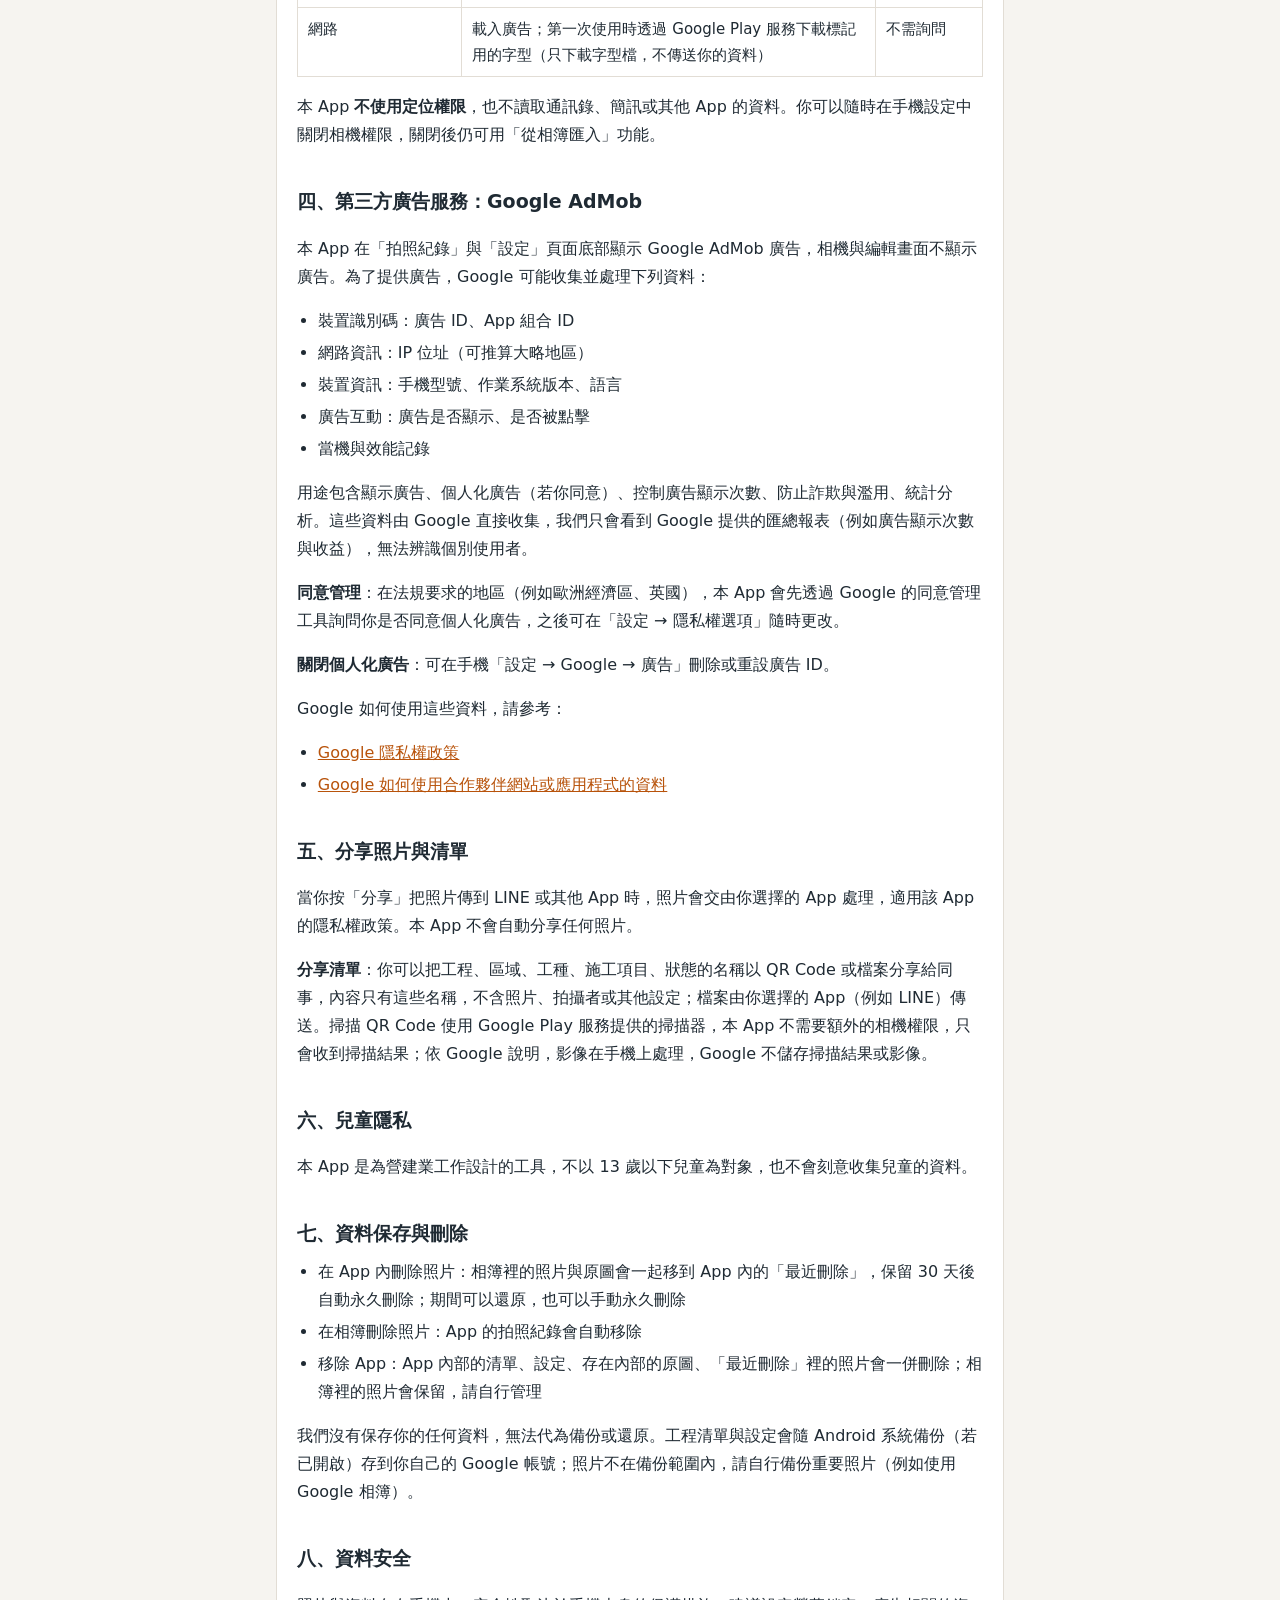
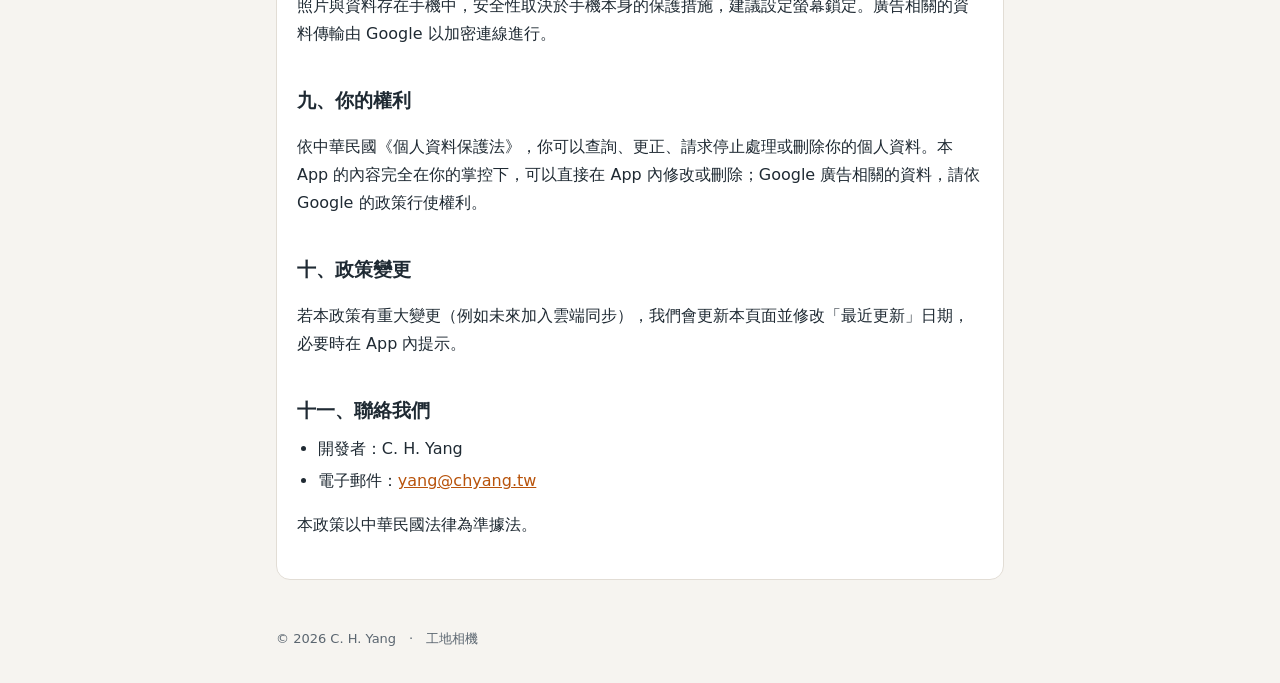
==== commit 8e9f079c: "隱私權政策、首頁：備註的常用選項改稱「狀態」 Co-Authored-By: Claude Opus 5.5 <noreply@anthropic.com> Claude-Session: https" ====
--- a/privacy.html
+++ b/privacy.html
@@ -17,7 +17,7 @@
 <main>
 <article class="card">
 <h1>工地相機 隱私權政策</h1>
-<p class="meta">生效日期：2026 年 10 月 30 日　·　最近更新：2026 年 11 月 1 日</p>
+<p class="meta">生效日期：2026 年 10 月 30 日　·　最近更新：2026 年 11 月 2 日</p>
 
 <p class="summary">「工地相機」不會收集你的照片或工程資料，所有內容都只存在你的手機裡（工程清單與設定可隨 Android 系統備份存到你自己的 Google 帳號）；App 內的廣告由 Google AdMob 提供，Google 會依其政策處理廣告所需的裝置資訊。</p>
 
@@ -34,14 +34,14 @@
   <tr><th>資料</th><th>存放位置</th><th>是否上傳</th></tr>
   <tr><td>加上浮水印的照片</td><td>手機相簿「工地相機」</td><td>否</td></tr>
   <tr><td>原圖</td><td>App 內部（預設）或手機相簿「工地相機／原圖」（依設定）</td><td>否</td></tr>
-  <tr><td>工程、區域、工種、施工項目、備註清單</td><td>App 內部</td><td>否（可隨系統備份存到你的 Google 帳號，見下方說明）</td></tr>
+  <tr><td>工程、區域、工種、施工項目、狀態清單</td><td>App 內部</td><td>否（可隨系統備份存到你的 Google 帳號，見下方說明）</td></tr>
   <tr><td>公司名稱、拍攝者姓名等設定</td><td>App 內部</td><td>否（可隨系統備份存到你的 Google 帳號，見下方說明）</td></tr>
   <tr><td>手繪標記</td><td>App 內部</td><td>否</td></tr>
   <tr><td>最近刪除的照片（保留 30 天）</td><td>App 內部</td><td>否</td></tr>
 </table>
 </div>
 <p>拍攝者姓名是你自行填寫、印在照片上的文字，只存在手機裡。本 App 寫入照片的拍攝資訊（EXIF）只有拍攝時間，不寫入位置。從相簿匯入的照片，其原圖可能帶有拍攝當時手機記錄的位置資訊，本 App 不讀取、不上傳。</p>
-<p><strong>Android 系統備份</strong>：若你的手機已開啟 Google 備份，工程、區域、工種、施工項目、備註清單與 App 設定會由 Android 系統備份到你自己的 Google 帳號，換手機還原時一併帶回。備份由 Google 處理，我們無法存取。照片、原圖、手繪標記與拍照紀錄不在備份範圍內。你可以在手機「設定 → Google → 備份」關閉。</p>
+<p><strong>Android 系統備份</strong>：若你的手機已開啟 Google 備份，工程、區域、工種、施工項目、狀態清單與 App 設定會由 Android 系統備份到你自己的 Google 帳號，換手機還原時一併帶回。備份由 Google 處理，我們無法存取。照片、原圖、手繪標記與拍照紀錄不在備份範圍內。你可以在手機「設定 → Google → 備份」關閉。</p>
 
 <h2>三、使用的權限與用途</h2>
 <div class="table-wrap">
@@ -75,7 +75,7 @@
 
 <h2>五、分享照片與清單</h2>
 <p>當你按「分享」把照片傳到 LINE 或其他 App 時，照片會交由你選擇的 App 處理，適用該 App 的隱私權政策。本 App 不會自動分享任何照片。</p>
-<p><strong>分享清單</strong>：你可以把工程、區域、工種、施工項目、備註的名稱以 QR Code 或檔案分享給同事，內容只有這些名稱，不含照片、拍攝者或其他設定；檔案由你選擇的 App（例如 LINE）傳送。掃描 QR Code 使用 Google Play 服務提供的掃描器，本 App 不需要額外的相機權限，只會收到掃描結果；依 Google 說明，影像在手機上處理，Google 不儲存掃描結果或影像。</p>
+<p><strong>分享清單</strong>：你可以把工程、區域、工種、施工項目、狀態的名稱以 QR Code 或檔案分享給同事，內容只有這些名稱，不含照片、拍攝者或其他設定；檔案由你選擇的 App（例如 LINE）傳送。掃描 QR Code 使用 Google Play 服務提供的掃描器，本 App 不需要額外的相機權限，只會收到掃描結果；依 Google 說明，影像在手機上處理，Google 不儲存掃描結果或影像。</p>
 
 <h2>六、兒童隱私</h2>
 <p>本 App 是為營建業工作設計的工具，不以 13 歲以下兒童為對象，也不會刻意收集兒童的資料。</p>
